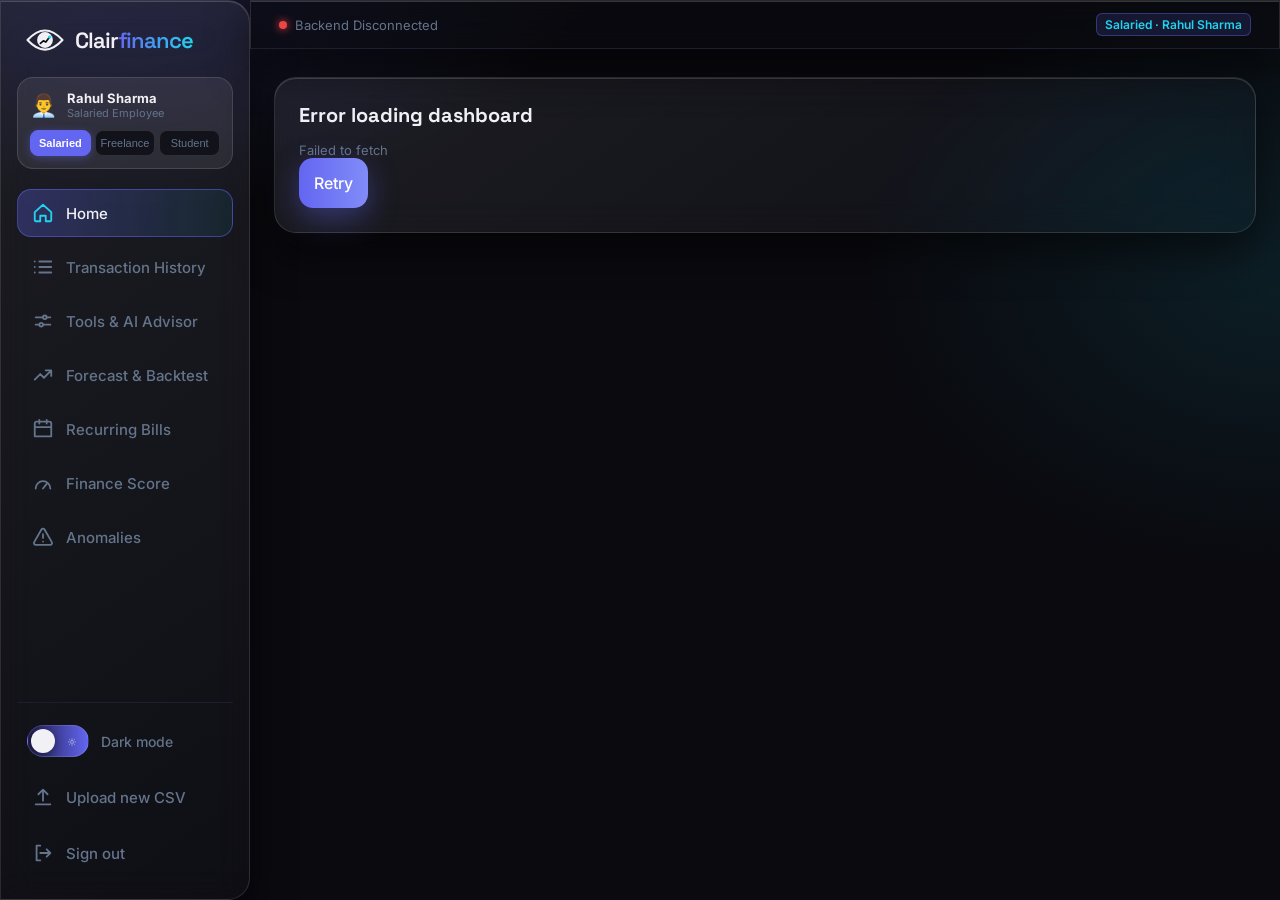
==== frontend/index.html @ 0e6dca2c "Review two submission updates" ====
<!doctype html>
<html lang="en" data-theme="dark">
<head>
<meta charset="utf-8"><meta name="viewport" content="width=device-width, initial-scale=1">
<title>Clairfinance — AI Personal Financial Operating System</title>
<link rel="icon" type="image/svg+xml" href="data:image/svg+xml,<svg xmlns='http://www.w3.org/2000/svg' viewBox='0 0 96 96'><rect width='96' height='96' rx='22' fill='%230a0a0f'/><g transform='translate(9.6 16) scale(.8)'><path d='M6 40Q48-6 90 40Q48 86 6 40Z' fill='none' stroke='%23f0f0f5' stroke-width='6' stroke-linejoin='round'/><circle cx='48' cy='40' r='19' fill='%23f0f0f5'/><polyline points='37,48 44,42 50,45 59,33' fill='none' stroke='%230a0a0f' stroke-width='5' stroke-linecap='round'/><circle cx='59' cy='33' r='4.5' fill='%2322d3ee'/></g></svg>">
<link rel="stylesheet" href="https://fonts.googleapis.com/css2?family=Inter:wght@400;500;600&family=Space+Grotesk:wght@500;600;700&display=swap">
<link rel="stylesheet" href="styles.css">
<script>document.documentElement.dataset.theme=localStorage.getItem('cf-theme')||'dark'</script>
</head>
<body data-view="login">
<svg width="0" height="0" style="position:absolute"><symbol id="logo" viewBox="0 0 96 80"><path d="M6 40Q48-6 90 40Q48 86 6 40Z" fill="none" stroke="currentColor" stroke-width="5" stroke-linejoin="round"/><circle cx="48" cy="40" r="19" fill="currentColor"/><polyline class="ll" points="37,48 44,42 50,45 59,33" fill="none" stroke="var(--bg)" stroke-width="4" stroke-linecap="round" stroke-linejoin="round"/><circle cx="59" cy="33" r="3.8" fill="var(--sec)"/></symbol></svg>

<section class="login">
  <div class="orbs"><i></i><i></i><i></i></div>
  <div class="brandside">
    <svg class="lm"><use href="#logo"/></svg>
    <div class="wm">Clair<span>finance</span></div>
    <p>Know if you’ll run out of money, and when, before it happens. AI-driven cash flow forecasting, anomaly detection & affordability checks.</p>
    <div class="floaters"><b>Cash Flow Forecasts</b><b>What-If Simulator</b><b>Anomaly Detection</b><b>Bill Reminders</b></div>
  </div>
  <form class="glass formside" id="loginForm">
    <h2>Welcome back</h2><p class="sub">Log in or select a demo persona to explore.</p>
    <label class="fld"><input type="email" id="loginEmail" placeholder=" " value="demo.rahul@clairfinance.com" required><span>Email</span></label>
    <label class="fld"><input type="password" id="pw" placeholder=" " value="password123" required><span>Password</span><button type="button" class="eye" id="pwt" aria-label="Show password" aria-pressed="false"><svg viewBox="0 0 24 24"><path d="M2 12s3.6-7 10-7 10 7 10 7-3.6 7-10 7S2 12 2 12Z"/><circle cx="12" cy="12" r="3"/><path class="sl" d="M3 3l18 18"/></svg></button></label>
    <button class="btn" type="submit">Log in to Dashboard</button>
    
    <div class="or">or quick-switch persona</div>
    <div class="p-login-grid">
      <button type="button" class="btn ghost p-quick-btn" data-persona="salaried">👨‍💼 Salaried</button>
      <button type="button" class="btn ghost p-quick-btn" data-persona="freelancer">👩‍💻 Freelancer</button>
      <button type="button" class="btn ghost p-quick-btn" data-persona="student">🎓 Student</button>
    </div>

    <div class="or">or</div>
    <button class="btn ghost" type="button" id="gbtn">Continue with Google / Dev Mode</button>
  </form>
</section>

<section class="upload">
  <div class="orbs"><i></i><i></i><i></i></div>
  <div class="glass upcard">
    <div class="wm uw"><svg><use href="#logo"/></svg>Clair<span>finance</span></div>
    <h2>Upload bank statement CSV</h2>
    <p class="sub">Upload transaction exports (HDFC, ICICI, SBI, Axis, or generic CSV). Clairfinance will parse dates, auto-categorize, and detect spending patterns.</p>
    <label class="drop" id="drop">
      <svg viewBox="0 0 24 24"><path d="M12 16V4M7 9l5-5 5 5M4 20h16"/></svg>
      <b id="dt">Drag and drop your CSV here</b>
      <span class="cat" id="ds">or click to browse. Needs Date, Description, and Amount columns.</span>
      <input type="file" id="csv" accept=".csv,text/csv" hidden>
    </label>
    <div class="prog" id="pg" hidden><i></i></div>
    <p class="cat" id="pt" hidden></p>
    <button class="btn" id="cont" disabled>Upload and Analyze Statement</button>
    <div style="display:flex;justify-content:space-between;width:100%;flex-wrap:wrap;gap:10px;">
      <button class="lk" id="smp" type="button">Download sample CSV</button>
      <button class="lk" id="demo" type="button">Load pre-seeded 12-month data</button>
    </div>
  </div>
</section>

<div class="app">
  <aside class="side glass">
    <a class="sb-brand" href="#/home"><svg><use href="#logo"/></svg><span class="wm">Clair<span>finance</span></span></a>
    
    <div class="active-persona-widget">
      <div class="ap-header">
        <span class="ap-avatar" id="side-p-avatar">👨‍💼</span>
        <div class="ap-info">
          <b id="side-p-name">Rahul Sharma</b>
          <span class="ap-role" id="side-p-role">Salaried Employee</span>
        </div>
      </div>
      <div class="ap-buttons">
        <button class="ap-btn on" data-p="salaried" title="Salaried: Fixed salary, car loan EMI, regular bills">Salaried</button>
        <button class="ap-btn" data-p="freelancer" title="Freelancer: Irregular client payments, subscriptions">Freelance</button>
        <button class="ap-btn" data-p="student" title="Student: Tight allowance, mess, semester fee spikes">Student</button>
      </div>
    </div>

    <nav id="nav"></nav>
    <div class="sb-foot">
      <button class="theme" id="theme" aria-label="Toggle light and dark mode">
        <span class="track">
          <svg class="sun" viewBox="0 0 24 24"><circle cx="12" cy="12" r="4"/><path d="M12 2v3M12 19v3M2 12h3M19 12h3M5 5l2 2M17 17l2 2M19 5l-2 2M7 17l-2 2"/></svg>
          <svg class="moon" viewBox="0 0 24 24"><path d="M20 14A8 8 0 0 1 10 4a8 8 0 1 0 10 10Z"/></svg>
          <i class="knob"></i>
        </span>
        <span class="tl">Dark mode</span>
      </button>
      <a class="nav-i" href="#/upload"><svg viewBox="0 0 24 24"><path d="M12 16V4M7 9l5-5 5 5M4 20h16"/></svg><span>Upload new CSV</span></a>
      <button class="nav-i out" id="out"><svg viewBox="0 0 24 24"><path d="M9 4H5v16h4M16 8l4 4-4 4M20 12H9"/></svg><span>Sign out</span></button>
    </div>
  </aside>
  
  <div class="main-content-area">
    <header class="app-topbar glass">
      <div class="topbar-status">
        <span class="live-dot" id="live-dot"></span>
        <span id="api-status-label">Backend Connected (http://localhost:8000)</span>
      </div>
      <div class="topbar-actions">
        <span class="badge persona-pill" id="topbar-persona-pill">Salaried · Rahul Sharma</span>
      </div>
    </header>
    <main id="main"></main>
  </div>
</div>
<script src="app.js"></script>
</body>
</html>
---- frontend/styles.css ----
:root{--bg:#0a0a0f;--fg:#f0f0f5;--card:#12121a;--hover:#1a1a2e;--bd:#1e1e2e;--pri:#6366f1;--glow:#818cf8;--sec:#22d3ee;--ok:#22c55e;--warn:#f59e0b;--bad:#ef4444;--mut:#64748b;--g1:rgba(255,255,255,.08);--g2:rgba(255,255,255,.02);--gb:rgba(255,255,255,.12);--sh:rgba(0,0,0,.5);--r:22px;--e:cubic-bezier(.2,.8,.2,1);--hd:'Space Grotesk',system-ui,sans-serif}
[data-theme=light]{--bg:#f4f5fb;--fg:#12121a;--card:#fff;--hover:#eef0ff;--bd:#e2e4f0;--g1:rgba(255,255,255,.9);--g2:rgba(255,255,255,.55);--gb:rgba(99,102,241,.2);--sh:rgba(99,102,241,.2)}
*{box-sizing:border-box;margin:0}
body{font-family:Inter,system-ui,sans-serif;color:var(--fg);min-height:100vh;background:radial-gradient(800px 500px at 10% -10%,rgba(99,102,241,.18),transparent 60%),radial-gradient(700px 500px at 100% 30%,rgba(34,211,238,.1),transparent 60%),var(--bg);background-attachment:fixed;transition:background-color .5s,color .5s}
body[data-view=login] .app,body[data-view=upload] .app{display:none}body:not([data-view=login]) .login,body:not([data-view=upload]) .upload{display:none}
.glass,.card{background:linear-gradient(145deg,var(--g1),var(--g2));backdrop-filter:blur(18px) saturate(140%);-webkit-backdrop-filter:blur(18px) saturate(140%);border:1px solid var(--gb);box-shadow:0 20px 40px var(--sh),inset 0 1px 0 rgba(255,255,255,.18)}
.wm{font-family:var(--hd);font-weight:600;letter-spacing:-1px}.wm span,.grad{background:linear-gradient(90deg,var(--pri),var(--sec));-webkit-background-clip:text;background-clip:text;color:transparent}
.ll{stroke-dasharray:40;stroke-dashoffset:40;animation:draw 1s .4s var(--e) forwards}
/* login */
.login{min-height:100vh;display:grid;grid-template-columns:1.15fr 1fr;position:relative;overflow:hidden}.orbs{position:absolute;inset:0;pointer-events:none}
.orbs i{position:absolute;border-radius:50%;filter:blur(70px);opacity:.5;animation:float 12s ease-in-out infinite}
.orbs i:nth-child(1){width:380px;height:380px;background:var(--pri);top:-80px;left:-60px}.orbs i:nth-child(2){width:300px;height:300px;background:var(--sec);bottom:-60px;left:35%;animation-delay:-4s}.orbs i:nth-child(3){width:240px;height:240px;background:var(--glow);top:30%;right:-40px;animation-delay:-8s}
.brandside{--bg:#0a0a0f;position:relative;overflow:hidden;color:#f0f0f5;display:flex;flex-direction:column;justify-content:flex-end;gap:18px;padding:7vw 6vw;min-height:100vh;animation:fade .8s both}.brandside::before{content:"";position:absolute;inset:0;background:url(assets/eye.jpg) center/cover;animation:kb 20s ease-in-out infinite alternate}.brandside::after{content:"";position:absolute;inset:0;background:linear-gradient(160deg,rgba(99,102,241,.45),rgba(10,10,15,.92) 75%)}.brandside>*{position:relative;z-index:1}
.lm{width:120px;height:100px;color:#f0f0f5}.brandside .wm{font-size:clamp(40px,6vw,64px)}.brandside p{color:#cbd5e1;max-width:420px;line-height:1.6}
.floaters{display:flex;gap:10px;flex-wrap:wrap}.floaters b{font-weight:500;font-size:13px;padding:8px 14px;border-radius:99px;border:1px solid var(--gb);background:var(--g1);animation:float 5s ease-in-out infinite}.floaters b:nth-child(2){animation-delay:-1.6s}.floaters b:nth-child(3){animation-delay:-3.2s}
.formside{position:relative;padding:40px;border-radius:28px;display:flex;flex-direction:column;gap:18px;max-width:440px;width:100%;justify-self:center;align-self:center;margin:40px 24px;animation:rise .8s .15s var(--e) backwards}
.formside h2{font-family:var(--hd);font-size:30px}.sub{color:var(--mut);margin-top:-10px}
.fld{position:relative}.fld input{width:100%;padding:22px 16px 8px;border-radius:14px;border:1px solid var(--bd);background:var(--card);color:var(--fg);font:inherit;outline:0;transition:.3s}
.fld span{position:absolute;left:16px;top:16px;color:var(--mut);pointer-events:none;transition:.25s var(--e)}
.fld input:focus,.fld input:not(:placeholder-shown){border-color:var(--pri)}.fld input:focus{box-shadow:0 0 0 4px rgba(99,102,241,.25)}
.fld input:focus+span,.fld input:not(:placeholder-shown)+span{top:6px;font-size:11px;color:var(--glow)}
.btn{position:relative;overflow:hidden;border:0;border-radius:14px;padding:15px;font:500 16px Inter;color:#fff;cursor:pointer;background:linear-gradient(90deg,var(--pri),var(--glow));box-shadow:0 10px 30px rgba(99,102,241,.4);transition:transform .3s var(--e),box-shadow .3s}
.btn::after{content:"";position:absolute;top:0;left:-80%;width:50%;height:100%;background:linear-gradient(100deg,transparent,rgba(255,255,255,.35),transparent);transform:skewX(-20deg);transition:left .7s var(--e)}
.btn:hover{transform:translateY(-2px);box-shadow:0 16px 36px rgba(99,102,241,.55)}.btn:hover::after{left:140%}.btn:active{transform:scale(.98)}
.btn.ghost{background:var(--g1);color:var(--fg);border:1px solid var(--gb);box-shadow:none}.or{text-align:center;color:var(--mut);font-size:13px}
/* app shell */
.app{display:flex;min-height:100vh}
.side{position:sticky;top:0;height:100vh;width:250px;flex:none;display:flex;flex-direction:column;gap:20px;padding:22px 16px;border-radius:0 var(--r) var(--r) 0;animation:slide .6s var(--e) backwards}
.sb-brand{display:flex;align-items:center;gap:10px;text-decoration:none;color:var(--fg);padding:0 8px}.sb-brand svg{width:40px;height:34px}.sb-brand .wm{font-size:22px}
#nav{display:flex;flex-direction:column;gap:6px;flex:1}
.nav-i{display:flex;align-items:center;gap:12px;padding:12px 14px;border-radius:14px;color:var(--mut);text-decoration:none;font:500 15px Inter;background:0;border:1px solid transparent;cursor:pointer;transition:.3s var(--e);position:relative}
.nav-i svg{width:22px;height:22px;flex:none;fill:none;stroke:currentColor;stroke-width:2;stroke-linecap:round;stroke-linejoin:round}
.nav-i:hover{color:var(--fg);background:var(--hover);transform:translateX(4px)}
.nav-i.on{color:var(--fg);background:linear-gradient(90deg,rgba(99,102,241,.3),rgba(34,211,238,.08));border-color:rgba(99,102,241,.5)}.nav-i.on svg{color:var(--sec)}
.nav-i.out:hover{color:var(--bad)}.sb-foot{display:flex;flex-direction:column;gap:8px;border-top:1px solid var(--bd);padding-top:14px}
.theme{display:flex;align-items:center;gap:12px;padding:8px 10px;background:0;border:0;color:var(--mut);font:500 14px Inter;cursor:pointer}
.track{position:relative;width:62px;height:32px;border-radius:99px;flex:none;background:linear-gradient(90deg,#1e1b4b,var(--pri));border:1px solid var(--gb);transition:background .5s;overflow:hidden}
.track svg{position:absolute;top:7px;width:18px;height:18px;fill:none;stroke:#fff;stroke-width:2;stroke-linecap:round;transition:.5s var(--e)}
.sun{right:7px;opacity:.5;transform:rotate(-90deg) scale(.5)}.moon{left:7px}
.knob{position:absolute;top:3px;left:3px;width:24px;height:24px;border-radius:50%;background:#f0f0f5;box-shadow:0 2px 8px rgba(0,0,0,.4);transition:transform .55s cubic-bezier(.3,1.5,.5,1),background .4s;z-index:1}
[data-theme=light] .track{background:linear-gradient(90deg,#fde68a,var(--warn))}[data-theme=light] .knob{transform:translateX(30px);background:#fff}
[data-theme=light] .sun{opacity:1;transform:none}[data-theme=light] .moon{opacity:0;transform:rotate(90deg) scale(.5)}
.theme:hover .knob{width:28px}[data-theme=light] .theme:hover .knob{transform:translateX(26px)}
main{flex:1;min-width:0}
/* hero + page */
.banner{display:flex;flex-direction:column;align-items:center;gap:12px;padding:34px 24px 28px;border-bottom:1px solid var(--bd);animation:drop .8s var(--e) backwards}
.banner .wm{font-size:clamp(34px,5vw,50px)}.banner svg{width:80px;height:66px;color:var(--fg)}.banner .br{display:flex;align-items:center;gap:18px}
.banner p{font-size:12px;letter-spacing:2.2px;text-transform:uppercase;color:var(--mut);text-align:center;max-width:620px;line-height:1.8}
.hero{position:relative;height:230px;display:grid;place-items:center;overflow:hidden;border-bottom:1px solid var(--gb);background:linear-gradient(120deg,var(--pri),var(--sec))}
.hero::before{content:"";position:absolute;inset:0;background:var(--img) center/cover;opacity:.32;animation:kb 18s ease-in-out infinite alternate}
.hero::after{content:"";position:absolute;inset:0;background:linear-gradient(180deg,transparent 40%,var(--bg))}
.hero h1{position:relative;z-index:1;font-family:var(--hd);font-size:clamp(30px,5vw,56px);letter-spacing:4px;text-shadow:0 4px 30px rgba(0,0,0,.45);animation:rise .9s .1s var(--e) backwards}
[data-theme=light] .hero::before{opacity:.5}[data-theme=light] .hero h1{color:#fff}
.page{max-width:1040px;margin:0 auto;padding:28px 24px 72px;display:grid;gap:24px;animation:fade .5s both}
.alert{display:flex;align-items:center;gap:20px;padding:24px 28px;border-radius:var(--r);border:1px solid rgba(245,158,11,.6);background:linear-gradient(135deg,rgba(245,158,11,.32),rgba(245,158,11,.08));backdrop-filter:blur(14px);box-shadow:0 18px 40px var(--sh),0 0 40px rgba(245,158,11,.15),inset 0 1px 0 rgba(255,255,255,.2);animation:rise .7s .15s var(--e) backwards}
.al-i{position:relative;flex:none;width:54px;height:54px;border-radius:16px;display:grid;place-items:center;color:var(--warn);background:rgba(245,158,11,.2)}.al-i::after{content:"";position:absolute;inset:0;border-radius:inherit;border:2px solid var(--warn);animation:ping 2.2s infinite}
.al-i svg{width:28px;height:28px;fill:none;stroke:currentColor;stroke-width:2;stroke-linecap:round;stroke-linejoin:round}
.alert h2{font-family:var(--hd);font-size:clamp(20px,3vw,28px);margin:3px 0}.alert small{color:var(--warn);font-weight:500}.alert p{color:var(--mut);color:color-mix(in srgb,var(--fg) 75%,transparent)}
.grid{display:grid;grid-template-columns:repeat(2,1fr);gap:24px}
.card{position:relative;isolation:isolate;overflow:hidden;cursor:pointer;font:inherit;color:inherit;text-align:left;display:flex;flex-direction:column;justify-content:space-between;gap:26px;min-height:200px;padding:26px;border-radius:var(--r);text-decoration:none;transition:transform .35s var(--e),box-shadow .35s,border-color .35s;animation:rise .7s var(--e) backwards;animation-delay:calc(var(--i)*90ms + 250ms)}
.card::before{content:"";position:absolute;inset:0;z-index:-1;opacity:0;transition:opacity .35s;background:radial-gradient(320px circle at var(--mx,50%) var(--my,0),rgba(99,102,241,.3),transparent 60%)}
.card::after{content:"";position:absolute;top:0;left:-70%;width:40%;height:100%;pointer-events:none;background:linear-gradient(100deg,transparent,rgba(255,255,255,.16),transparent);transform:skewX(-20deg);transition:left .8s var(--e)}
.card:hover{transform:translateY(-6px);border-color:var(--glow);box-shadow:0 28px 54px var(--sh),0 0 34px rgba(99,102,241,.3),inset 0 1px 0 rgba(255,255,255,.25)}.card:hover::before{opacity:1}.card:hover::after{left:130%}.card:active{transform:translateY(-2px) scale(.985)}
.card:focus-visible,.nav-i:focus-visible,.btn:focus-visible{outline:2px solid var(--sec);outline-offset:3px}
.ct{display:flex;justify-content:space-between}.card h3{font-family:var(--hd);font-size:24px}.card p{color:var(--mut);font-size:15px;line-height:1.5;margin-top:6px}
.ic{width:66px;height:66px;border-radius:20px;display:grid;place-items:center;color:var(--sec);background:rgba(34,211,238,.1);border:1px solid rgba(34,211,238,.3)}
.ic svg{width:36px;height:36px;fill:none;stroke:currentColor;stroke-width:3.5;stroke-linecap:round;stroke-linejoin:round;overflow:visible}
.ar{width:24px;height:24px;fill:none;stroke:var(--mut);stroke-width:2;stroke-linecap:round;stroke-linejoin:round;transition:.35s var(--e)}.card:hover .ar{transform:translateX(6px);stroke:var(--sec)}
.card:hover .rw{animation:slidein .5s var(--e) both;animation-delay:calc(var(--r)*90ms)}.kn{fill:var(--card);transition:transform .6s cubic-bezier(.3,1.4,.5,1)}.card:hover .k1{transform:translateX(22px)}.card:hover .k2{transform:translateX(-22px)}
.fl{stroke-dasharray:60}.card:hover .fl{animation:draw 1s var(--e)}.fd{stroke-dasharray:3 6}.ff{fill:currentColor;stroke:none;opacity:.25;transition:.4s}.card:hover .ff{opacity:.5}
.cal{transform-box:fill-box;transform-origin:50% 100%;transition:.5s var(--e)}.card:hover .cal{transform:rotate(-5deg)}.bdg{fill:var(--warn);stroke:none;transform-box:fill-box;transform-origin:center;animation:pulse 1.8s infinite}
.card.wide{grid-column:1/-1;flex-direction:row;align-items:center;gap:34px;min-height:180px}.chips{display:flex;flex-wrap:wrap;gap:8px;margin-top:12px}.chips i{font-style:normal;font-size:13px;padding:6px 12px;border-radius:99px;background:var(--g1);border:1px solid var(--gb)}
.gauge{position:relative;flex:none;width:190px}.gauge svg{width:100%;display:block}.gauge path{fill:none;stroke-width:9;stroke-linecap:round}.gt{stroke:var(--bd)}.gf{stroke:url(#gg);stroke-dasharray:100;stroke-dashoffset:100;animation:fill 1.6s .8s var(--e) forwards}
.gn{position:absolute;left:0;right:0;bottom:0;text-align:center;font-family:var(--hd)}.gn b{font-size:44px;font-weight:600}.gn small{color:var(--mut)}
.ripple{position:absolute;z-index:0;border-radius:50%;pointer-events:none;background:rgba(99,102,241,.4);transform:scale(0);animation:ripple .65s ease-out forwards}
/* feature pages */
.panel{padding:24px;border-radius:var(--r)}.panel h3{font-family:var(--hd);font-size:20px;margin-bottom:14px}
.bar{display:flex;flex-wrap:wrap;gap:14px;align-items:center;justify-content:space-between}.bar label{color:var(--mut);font-size:14px;display:flex;align-items:center;gap:10px}
select,.in{padding:11px 14px;border-radius:12px;border:1px solid var(--gb);background:var(--card);color:var(--fg);font:inherit;outline:0}select:focus,.in:focus{border-color:var(--pri);box-shadow:0 0 0 4px rgba(99,102,241,.25)}
.stats{display:grid;grid-template-columns:repeat(3,1fr);gap:16px}.stat{padding:18px 20px;border-radius:18px}.stat small{color:var(--mut)}.stat b{display:block;font:600 26px var(--hd);margin-top:4px}
.ok{color:var(--ok)}.bad{color:var(--bad)}.warn{color:var(--warn)}
table{width:100%;border-collapse:collapse}td{padding:13px 8px;border-top:1px solid var(--bd);font-size:15px}td:last-child{text-align:right;font-weight:500}.dot{display:inline-block;width:9px;height:9px;border-radius:50%;margin-right:8px}.cat{color:var(--mut);font-size:13px}tr{animation:fade .4s both}
.seg{display:flex;gap:6px}.seg button{padding:9px 16px;border-radius:99px;border:1px solid var(--gb);background:var(--g1);color:var(--fg);font:inherit;cursor:pointer;transition:.3s}.seg button.on{background:var(--pri);border-color:var(--pri);color:#fff}
.chart{width:100%;height:auto}.chart text{fill:var(--mut);font-size:11px}.chart .band{opacity:.25}
.form{display:grid;grid-template-columns:repeat(2,1fr);gap:14px}.form label{display:grid;gap:6px;color:var(--mut);font-size:13px}.form .btn{grid-column:1/-1}
.verdict{display:grid;gap:14px;animation:rise .5s var(--e)}.verdict h2{font:600 28px var(--hd)}.mini{display:flex;align-items:center;gap:12px;font-size:14px}.mini span:first-child{width:130px;color:var(--mut)}.mini .tk{flex:1;height:12px;border-radius:99px;background:var(--bd);overflow:hidden}.mini .tk i{display:block;height:100%;border-radius:inherit;transition:width 1s var(--e)}
.bill{display:flex;flex-direction:row;align-items:center;gap:16px;padding:16px 20px;border-radius:18px;animation:rise .5s var(--e) backwards;transition:.4s}.bill.paid{opacity:.45}.bill.paid b{text-decoration:line-through}.bill .g{flex:1}.bill small{color:var(--mut)}
.chip{font-size:12px;padding:4px 10px;border-radius:99px;border:1px solid currentColor}.sw{position:relative;width:42px;height:24px;border-radius:99px;border:0;background:var(--bd);cursor:pointer;transition:.3s}.sw::after{content:"";position:absolute;top:3px;left:3px;width:18px;height:18px;border-radius:50%;background:#fff;transition:.3s var(--e)}.sw.on{background:var(--pri)}.sw.on::after{transform:translateX(18px)}
.sm{padding:8px 14px;border-radius:10px;border:1px solid var(--gb);background:var(--g1);color:var(--fg);font:inherit;cursor:pointer}
.imp{display:grid;grid-template-columns:150px 1fr 54px;align-items:center;gap:12px;margin:14px 0;font-size:14px}.imp .ax{position:relative;height:16px;border-radius:99px;background:var(--bd)}.imp .ax::before{content:"";position:absolute;left:50%;top:-4px;bottom:-4px;width:2px;background:var(--mut)}.imp .ax i{position:absolute;top:0;height:100%;border-radius:99px;transition:width 1.1s .3s var(--e);width:0}.imp b{text-align:right}
.scorehead{display:flex;align-items:center;gap:30px;flex-wrap:wrap}
@keyframes drop{from{opacity:0;transform:translateY(-16px)}}@keyframes rise{from{opacity:0;transform:translateY(24px)}}@keyframes fade{from{opacity:0}}@keyframes slide{from{transform:translateX(-100%)}}
@keyframes draw{from{stroke-dashoffset:60}to{stroke-dashoffset:0}}@keyframes ping{to{transform:scale(1.5);opacity:0}}@keyframes pulse{50%{transform:scale(1.25)}}@keyframes slidein{from{transform:translateX(-10px);opacity:0}}
@keyframes fill{to{stroke-dashoffset:var(--off)}}@keyframes ripple{to{transform:scale(4);opacity:0}}@keyframes float{50%{transform:translateY(-18px)}}@keyframes kb{to{transform:scale(1.12)}}
@media(max-width:820px){.login{grid-template-columns:1fr}.brandside{min-height:300px;padding:40px 24px}.side{width:68px;padding:18px 8px}.sb-brand .wm,.nav-i span,.tl{display:none}.theme{justify-content:center;padding:0}.track{width:54px}.grid,.stats,.form{grid-template-columns:1fr}.card.wide{flex-direction:column;align-items:flex-start}.imp{grid-template-columns:100px 1fr 44px}}
@media(prefers-reduced-motion:reduce){*,*::before,*::after{animation-duration:.01ms!important;animation-delay:0s!important;transition-duration:.01ms!important}.ll{stroke-dashoffset:0}}

.form label.tr{animation:fade .4s both}
.upload{min-height:100vh;display:grid;place-items:center;padding:32px;position:relative;overflow:hidden}
.upcard{position:relative;width:min(560px,100%);padding:40px;border-radius:28px;display:grid;gap:18px;animation:rise .8s var(--e) backwards}
.upcard h2{font:600 28px var(--hd)}.upcard .sub{margin:-8px 0 0;line-height:1.5}.uw{font-size:28px;display:flex;align-items:center;gap:10px}.uw svg{width:44px;height:36px;color:var(--fg)}
.drop{display:grid;justify-items:center;gap:8px;padding:34px 20px;border:2px dashed var(--gb);border-radius:20px;cursor:pointer;text-align:center;background:var(--g2);transition:.3s var(--e)}
.drop:hover,.drop.over{border-color:var(--pri);background:rgba(99,102,241,.14);transform:translateY(-2px)}.drop.ok{border-style:solid;border-color:var(--ok)}.drop.err{border-color:var(--bad)}
.drop svg{width:44px;height:44px;fill:none;stroke:var(--sec);stroke-width:2;stroke-linecap:round;stroke-linejoin:round;animation:float 3s ease-in-out infinite}
.prog{height:10px;border-radius:99px;background:var(--bd);overflow:hidden}.prog i{display:block;height:100%;width:0;background:linear-gradient(90deg,var(--pri),var(--sec));transition:width .5s var(--e)}
.btn:disabled{opacity:.45;cursor:not-allowed;transform:none;box-shadow:none}.btn:disabled::after{display:none}
.lk{justify-self:center;background:0;border:0;color:var(--glow);font:inherit;cursor:pointer;text-decoration:underline}

.card.alert{flex-direction:row;align-items:center;justify-content:flex-start;gap:20px;min-height:0;padding:24px 28px;border-color:rgba(245,158,11,.6);background:linear-gradient(135deg,rgba(245,158,11,.32),rgba(245,158,11,.08));box-shadow:0 18px 40px var(--sh),0 0 40px rgba(245,158,11,.15),inset 0 1px 0 rgba(255,255,255,.2)}
.card.alert::before{background:radial-gradient(320px circle at var(--mx,50%) var(--my,0),rgba(245,158,11,.3),transparent 60%)}
.card.alert:hover{border-color:var(--warn);box-shadow:0 28px 54px var(--sh),0 0 44px rgba(245,158,11,.35),inset 0 1px 0 rgba(255,255,255,.25)}
.card.alert p{color:color-mix(in srgb,var(--fg) 75%,transparent);margin-top:0}.card.alert .ar{flex:none}
.an{display:flex;align-items:center;gap:16px;padding:16px 20px;border-radius:16px;border:1px solid rgba(245,158,11,.35);border-left:4px solid var(--warn);background:rgba(245,158,11,.08);animation:rise .5s var(--e) backwards}.an .g{flex:1}
.seg{flex-wrap:wrap}.tw{overflow-x:auto}th{text-align:left;padding:12px 8px;color:var(--mut);font-weight:500;font-size:13px;white-space:nowrap}
.lv{font-size:12px;padding:4px 10px;border-radius:99px;background:var(--hover);white-space:nowrap}.lv.g{background:rgba(34,197,94,.18);color:var(--ok)}.tips{padding-left:20px;display:grid;gap:6px}

.hero.contain::before{background-size:contain;background-repeat:no-repeat;mix-blend-mode:multiply;opacity:.6;animation:none}

.hero.danger::before{background-position:center 35%}

.arch h3{font-size:16px;color:var(--mut);font-weight:500;margin-bottom:2px}.arch-n{font:600 clamp(26px,4vw,36px) var(--hd);margin-bottom:10px;width:fit-content}.arch>p{line-height:1.6}
.arch-g{display:grid;grid-template-columns:1fr 1fr;gap:14px;margin:18px 0}
.arch-c{padding:16px 18px;border-radius:16px;background:var(--g2);border:1px solid var(--gb);border-left:4px solid var(--ok);animation:rise .6s .2s var(--e) backwards}.arch-c.v{border-left-color:var(--warn);animation-delay:.35s}
.arch-c b{display:block;margin-bottom:4px}.arch-c p{line-height:1.55;margin:0}
.tip{padding:16px 18px;border-radius:16px;line-height:1.55;background:linear-gradient(135deg,rgba(99,102,241,.22),rgba(34,211,238,.1));border:1px solid rgba(99,102,241,.45);animation:rise .6s .5s var(--e) backwards}.tip b{color:var(--sec)}[data-theme=light] .tip b{color:var(--pri)}
@media(max-width:820px){.arch-g{grid-template-columns:1fr}}

.brandside{--g1:rgba(255,255,255,.1);--gb:rgba(255,255,255,.25)}.floaters b{color:#f0f0f5}

#pw{padding-right:52px}
.eye{position:absolute;right:10px;top:50%;transform:translateY(-50%);width:36px;height:36px;display:grid;place-items:center;border:0;border-radius:10px;background:0;color:var(--mut);cursor:pointer;transition:color .3s,background .3s}
.eye:hover{color:var(--fg);background:var(--hover)}.eye[aria-pressed=true]{color:var(--glow)}.eye:focus-visible{outline:2px solid var(--sec)}
.eye svg{width:21px;height:21px;fill:none;stroke:currentColor;stroke-width:2;stroke-linecap:round;stroke-linejoin:round}
.eye .sl{stroke-dasharray:26;stroke-dashoffset:26;transition:stroke-dashoffset .35s var(--e)}.eye[aria-pressed=true] .sl{stroke-dashoffset:0}


/* Extra Hackathon Styles: Persona switcher, topbar, active learning & features */
.p-login-grid{display:grid;grid-template-columns:repeat(3,1fr);gap:8px;margin:4px 0}
.p-quick-btn{padding:10px 4px;font-size:13px;text-align:center;justify-content:center}
.active-persona-widget{padding:12px;border-radius:16px;background:var(--g1);border:1px solid var(--gb);display:flex;flex-direction:column;gap:10px}
.ap-header{display:flex;align-items:center;gap:10px}
.ap-avatar{font-size:22px;line-height:1}
.ap-info{flex:1;min-width:0;display:flex;flex-direction:column}
.ap-info b{font-size:13px;white-space:nowrap;overflow:hidden;text-overflow:ellipsis}
.ap-role{font-size:11px;color:var(--mut)}
.ap-buttons{display:flex;gap:4px}
.ap-btn{flex:1;padding:6px 2px;font-size:11px;font-weight:500;border-radius:8px;border:1px solid var(--gb);background:var(--card);color:var(--mut);cursor:pointer;transition:.25s var(--e);text-align:center}
.ap-btn:hover{color:var(--fg);border-color:var(--glow)}
.ap-btn.on{background:var(--pri);border-color:var(--pri);color:#fff;font-weight:600;box-shadow:0 2px 8px rgba(99,102,241,.4)}
.main-content-area{flex:1;min-width:0;display:flex;flex-direction:column}
.app-topbar{display:flex;align-items:center;justify-content:space-between;padding:12px 28px;border-bottom:1px solid var(--bd);background:rgba(10,10,15,.45);backdrop-filter:blur(14px);position:sticky;top:0;z-index:20}
.topbar-status{display:flex;align-items:center;gap:8px;font-size:13px;color:var(--mut)}
.live-dot{width:8px;height:8px;border-radius:50%;background:var(--ok);box-shadow:0 0 8px var(--ok);animation:pulse 2s infinite}
.live-dot.err{background:var(--bad);box-shadow:0 0 8px var(--bad)}
.persona-pill{padding:6px 14px;border-radius:99px;font-size:13px;background:rgba(99,102,241,.15);border:1px solid rgba(99,102,241,.4);color:var(--sec);font-weight:500}
.cat-select{background:var(--card);border:1px solid var(--gb);color:var(--fg);padding:4px 8px;border-radius:8px;font-size:12px;cursor:pointer;outline:0;transition:.2s}
.cat-select:focus{border-color:var(--pri);box-shadow:0 0 0 3px rgba(99,102,241,.2)}
.learned-badge{display:inline-block;padding:2px 8px;border-radius:99px;font-size:11px;background:rgba(34,197,94,.2);color:var(--ok);border:1px solid rgba(34,197,94,.4);margin-left:6px;animation:fade .4s both}
.badge{display:inline-flex;align-items:center;gap:4px;padding:3px 8px;border-radius:6px;font-size:12px;font-weight:600}
.badge-success{background:rgba(34,197,94,.18);color:var(--ok);border:1px solid rgba(34,197,94,.35)}
.badge-warning{background:rgba(245,158,11,.18);color:var(--warn);border:1px solid rgba(245,158,11,.35)}
.badge-danger{background:rgba(239,68,68,.18);color:var(--bad);border:1px solid rgba(239,68,68,.35)}
.badge-info{background:rgba(34,211,238,.18);color:var(--sec);border:1px solid rgba(34,211,238,.35)}
.heatmap-grid{display:grid;grid-template-columns:repeat(auto-fill,minmax(28px,1fr));gap:6px;margin-top:14px}
.heatmap-cell{height:28px;border-radius:6px;display:grid;place-items:center;font-size:10px;color:#fff;cursor:default;transition:transform .2s var(--e)}
.heatmap-cell:hover{transform:scale(1.25);z-index:2;box-shadow:0 4px 12px rgba(0,0,0,.5)}
.time-machine{background:linear-gradient(135deg,rgba(99,102,241,.18),rgba(34,211,238,.08));border:1px solid rgba(99,102,241,.35);border-radius:var(--r);padding:24px;margin-top:20px}
.past-query-card{padding:14px 18px;border-radius:14px;background:var(--g1);border:1px solid var(--gb);display:flex;justify-content:space-between;align-items:center;gap:12px;transition:.25s var(--e)}
.past-query-card:hover{background:var(--hover);border-color:var(--glow);transform:translateX(4px)}
.spin{display:inline-block;width:18px;height:18px;border:2px solid rgba(255,255,255,.3);border-top-color:#fff;border-radius:50%;animation:spin .8s linear infinite;vertical-align:middle;margin-right:6px}
@keyframes spin{to{transform:rotate(360deg)}}
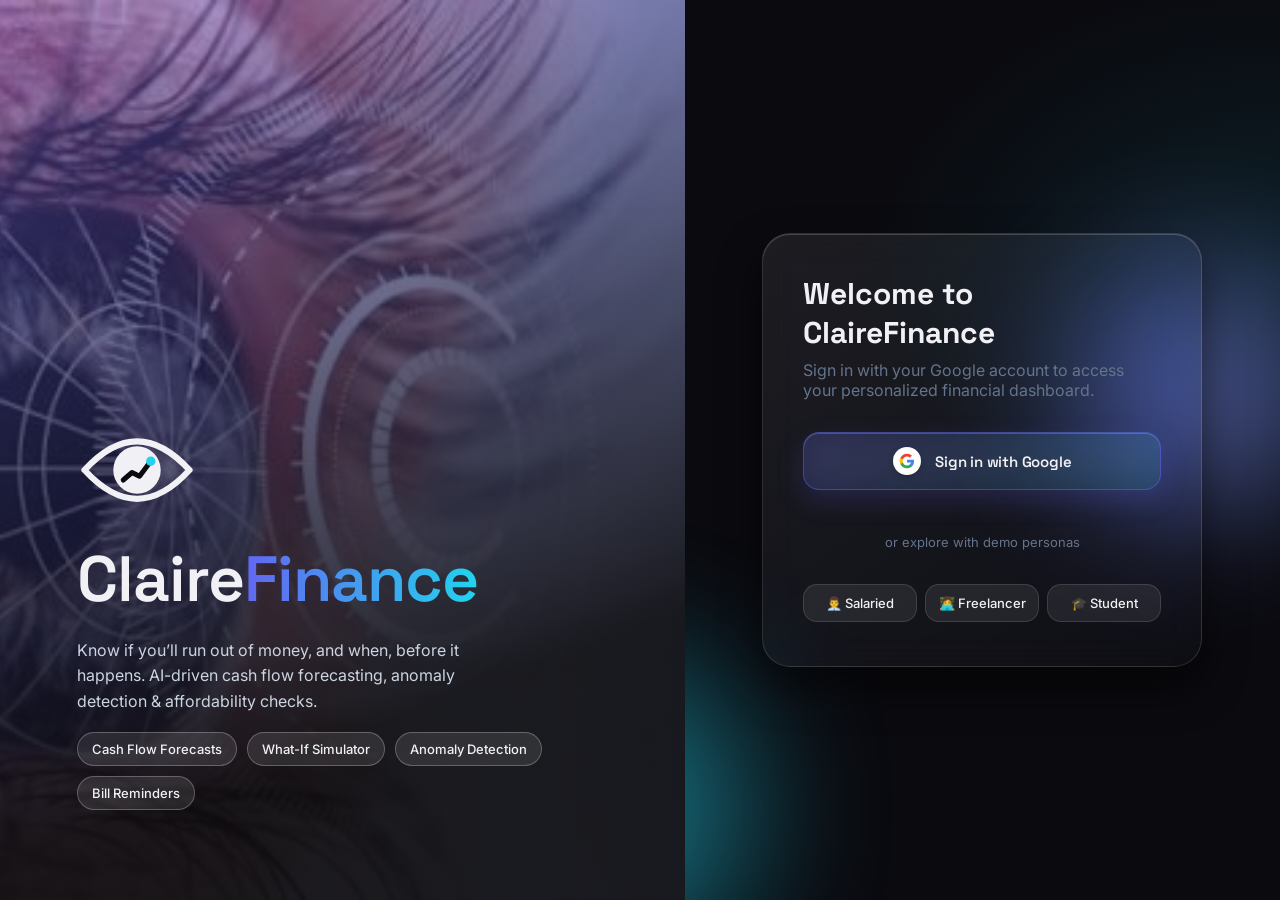
==== commit cd92653d: "Added Google Auth, fixed some stuff up" ====
--- a/frontend/index.html
+++ b/frontend/index.html
@@ -2,11 +2,12 @@
 <html lang="en" data-theme="dark">
 <head>
 <meta charset="utf-8"><meta name="viewport" content="width=device-width, initial-scale=1">
-<title>Clairfinance — AI Personal Financial Operating System</title>
+<title>ClaireFinance</title>
 <link rel="icon" type="image/svg+xml" href="data:image/svg+xml,<svg xmlns='http://www.w3.org/2000/svg' viewBox='0 0 96 96'><rect width='96' height='96' rx='22' fill='%230a0a0f'/><g transform='translate(9.6 16) scale(.8)'><path d='M6 40Q48-6 90 40Q48 86 6 40Z' fill='none' stroke='%23f0f0f5' stroke-width='6' stroke-linejoin='round'/><circle cx='48' cy='40' r='19' fill='%23f0f0f5'/><polyline points='37,48 44,42 50,45 59,33' fill='none' stroke='%230a0a0f' stroke-width='5' stroke-linecap='round'/><circle cx='59' cy='33' r='4.5' fill='%2322d3ee'/></g></svg>">
 <link rel="stylesheet" href="https://fonts.googleapis.com/css2?family=Inter:wght@400;500;600&family=Space+Grotesk:wght@500;600;700&display=swap">
 <link rel="stylesheet" href="styles.css">
 <script>document.documentElement.dataset.theme=localStorage.getItem('cf-theme')||'dark'</script>
+<script src="https://accounts.google.com/gsi/client" async defer></script>
 </head>
 <body data-view="login">
 <svg width="0" height="0" style="position:absolute"><symbol id="logo" viewBox="0 0 96 80"><path d="M6 40Q48-6 90 40Q48 86 6 40Z" fill="none" stroke="currentColor" stroke-width="5" stroke-linejoin="round"/><circle cx="48" cy="40" r="19" fill="currentColor"/><polyline class="ll" points="37,48 44,42 50,45 59,33" fill="none" stroke="var(--bg)" stroke-width="4" stroke-linecap="round" stroke-linejoin="round"/><circle cx="59" cy="33" r="3.8" fill="var(--sec)"/></symbol></svg>
@@ -15,34 +16,46 @@
   <div class="orbs"><i></i><i></i><i></i></div>
   <div class="brandside">
     <svg class="lm"><use href="#logo"/></svg>
-    <div class="wm">Clair<span>finance</span></div>
+    <div class="wm">Claire<span>Finance</span></div>
     <p>Know if you’ll run out of money, and when, before it happens. AI-driven cash flow forecasting, anomaly detection & affordability checks.</p>
     <div class="floaters"><b>Cash Flow Forecasts</b><b>What-If Simulator</b><b>Anomaly Detection</b><b>Bill Reminders</b></div>
   </div>
-  <form class="glass formside" id="loginForm">
-    <h2>Welcome back</h2><p class="sub">Log in or select a demo persona to explore.</p>
-    <label class="fld"><input type="email" id="loginEmail" placeholder=" " value="demo.rahul@clairfinance.com" required><span>Email</span></label>
-    <label class="fld"><input type="password" id="pw" placeholder=" " value="password123" required><span>Password</span><button type="button" class="eye" id="pwt" aria-label="Show password" aria-pressed="false"><svg viewBox="0 0 24 24"><path d="M2 12s3.6-7 10-7 10 7 10 7-3.6 7-10 7S2 12 2 12Z"/><circle cx="12" cy="12" r="3"/><path class="sl" d="M3 3l18 18"/></svg></button></label>
-    <button class="btn" type="submit">Log in to Dashboard</button>
+  <div class="glass formside" id="loginCard">
+    <h2>Welcome to ClaireFinance</h2>
+    <p class="sub">Sign in with your Google account to access your personalized financial dashboard.</p>
     
-    <div class="or">or quick-switch persona</div>
-    <div class="p-login-grid">
-      <button type="button" class="btn ghost p-quick-btn" data-persona="salaried">👨‍💼 Salaried</button>
-      <button type="button" class="btn ghost p-quick-btn" data-persona="freelancer">👩‍💻 Freelancer</button>
-      <button type="button" class="btn ghost p-quick-btn" data-persona="student">🎓 Student</button>
+    <div class="google-auth-box">
+      <div id="googleSignInDiv" class="g-signin-wrapper">
+        <button class="btn google-login-btn" type="button" id="gbtn">
+          <span class="g-icon-wrap">
+            <svg viewBox="0 0 24 24">
+              <path fill="#4285F4" d="M22.56 12.25c0-.78-.07-1.53-.2-2.25H12v4.26h5.92c-.26 1.37-1.04 2.53-2.21 3.31v2.77h3.57c2.08-1.92 3.28-4.74 3.28-8.09z"/>
+              <path fill="#34A853" d="M12 23c2.97 0 5.46-.98 7.28-2.66l-3.57-2.77c-.98.66-2.23 1.06-3.71 1.06-2.86 0-5.29-1.93-6.16-4.53H2.18v2.84C3.99 20.53 7.7 23 12 23z"/>
+              <path fill="#FBBC05" d="M5.84 14.09c-.22-.66-.35-1.36-.35-2.09s.13-1.43.35-2.09V7.06H2.18C1.43 8.55 1 10.22 1 12s.43 3.45 1.18 4.94l2.85-2.22.81-.63z"/>
+              <path fill="#EA4335" d="M12 5.38c1.62 0 3.06.56 4.21 1.64l3.15-3.15C17.45 2.09 14.97 1 12 1 7.7 1 3.99 3.47 2.18 7.06l3.66 2.84c.87-2.6 3.3-4.52 6.16-4.52z"/>
+            </svg>
+          </span>
+          <span class="g-btn-text">Sign in with Google</span>
+        </button>
+      </div>
+      <div id="loginStatusMsg" class="login-msg" style="display:none;width:100%;"></div>
     </div>
 
-    <div class="or">or</div>
-    <button class="btn ghost" type="button" id="gbtn">Continue with Google / Dev Mode</button>
-  </form>
+    <div class="or" style="margin:16px 0 12px;">or explore with demo personas</div>
+    <div class="p-login-grid">
+      <button type="button" class="btn ghost p-quick-btn" data-persona="salaried" title="Fixed monthly salary, car loan EMI, rent">👨‍💼 Salaried</button>
+      <button type="button" class="btn ghost p-quick-btn" data-persona="freelancer" title="Irregular client payments, subscriptions">👩‍💻 Freelancer</button>
+      <button type="button" class="btn ghost p-quick-btn" data-persona="student" title="Allowance, mess fees, semester spikes">🎓 Student</button>
+    </div>
+  </div>
 </section>
 
 <section class="upload">
   <div class="orbs"><i></i><i></i><i></i></div>
   <div class="glass upcard">
-    <div class="wm uw"><svg><use href="#logo"/></svg>Clair<span>finance</span></div>
+    <div class="wm uw"><svg><use href="#logo"/></svg>Claire<span>Finance</span></div>
     <h2>Upload bank statement CSV</h2>
-    <p class="sub">Upload transaction exports (HDFC, ICICI, SBI, Axis, or generic CSV). Clairfinance will parse dates, auto-categorize, and detect spending patterns.</p>
+    <p class="sub">Upload transaction exports (HDFC, ICICI, SBI, Axis, or generic CSV). ClaireFinance will parse dates, auto-categorize, and detect spending patterns.</p>
     <label class="drop" id="drop">
       <svg viewBox="0 0 24 24"><path d="M12 16V4M7 9l5-5 5 5M4 20h16"/></svg>
       <b id="dt">Drag and drop your CSV here</b>
@@ -61,7 +74,7 @@
 
 <div class="app">
   <aside class="side glass">
-    <a class="sb-brand" href="#/home"><svg><use href="#logo"/></svg><span class="wm">Clair<span>finance</span></span></a>
+    <a class="sb-brand" href="#/home"><svg><use href="#logo"/></svg><span class="wm">Claire<span>Finance</span></span></a>
     
     <div class="active-persona-widget">
       <div class="ap-header">
@@ -69,9 +82,10 @@
         <div class="ap-info">
           <b id="side-p-name">Rahul Sharma</b>
           <span class="ap-role" id="side-p-role">Salaried Employee</span>
+          <span class="google-user-badge" id="side-p-badge" style="display:none;">🟢 Google Account</span>
         </div>
       </div>
-      <div class="ap-buttons">
+      <div class="ap-buttons" id="side-persona-buttons">
         <button class="ap-btn on" data-p="salaried" title="Salaried: Fixed salary, car loan EMI, regular bills">Salaried</button>
         <button class="ap-btn" data-p="freelancer" title="Freelancer: Irregular client payments, subscriptions">Freelance</button>
         <button class="ap-btn" data-p="student" title="Student: Tight allowance, mess, semester fee spikes">Student</button>
@@ -94,18 +108,9 @@
   </aside>
   
   <div class="main-content-area">
-    <header class="app-topbar glass">
-      <div class="topbar-status">
-        <span class="live-dot" id="live-dot"></span>
-        <span id="api-status-label">Backend Connected (http://localhost:8000)</span>
-      </div>
-      <div class="topbar-actions">
-        <span class="badge persona-pill" id="topbar-persona-pill">Salaried · Rahul Sharma</span>
-      </div>
-    </header>
     <main id="main"></main>
   </div>
 </div>
 <script src="app.js"></script>
 </body>
-</html>+</html>
--- a/frontend/styles.css
+++ b/frontend/styles.css
@@ -43,9 +43,28 @@
 .theme:hover .knob{width:28px}[data-theme=light] .theme:hover .knob{transform:translateX(26px)}
 main{flex:1;min-width:0}
 /* hero + page */
-.banner{display:flex;flex-direction:column;align-items:center;gap:12px;padding:34px 24px 28px;border-bottom:1px solid var(--bd);animation:drop .8s var(--e) backwards}
-.banner .wm{font-size:clamp(34px,5vw,50px)}.banner svg{width:80px;height:66px;color:var(--fg)}.banner .br{display:flex;align-items:center;gap:18px}
-.banner p{font-size:12px;letter-spacing:2.2px;text-transform:uppercase;color:var(--mut);text-align:center;max-width:620px;line-height:1.8}
+.banner{position:relative;display:flex;flex-direction:column;align-items:center;justify-content:center;text-align:center;gap:14px;padding:46px 24px 36px;border-bottom:1px solid var(--bd);animation:drop .8s var(--e) backwards;width:100%}
+.banner-inner{position:relative;width:100%;max-width:1040px;margin:0 auto;display:flex;flex-direction:column;align-items:center;justify-content:center;text-align:center;gap:14px}
+.banner .br{display:flex;align-items:center;justify-content:center;gap:22px}
+.banner .wm{font-size:clamp(40px,6.5vw,62px);font-weight:700;letter-spacing:-1px}
+.banner svg{width:96px;height:80px;color:var(--fg);filter:drop-shadow(0 4px 18px rgba(99,102,241,.32))}
+.banner p{font-size:12px;letter-spacing:2.8px;text-transform:uppercase;color:var(--mut);text-align:center;max-width:700px;line-height:1.8;margin:0}
+
+.banner-user-card{position:absolute;top:0;right:0;display:inline-flex;align-items:center;gap:12px;padding:6px 18px 6px 8px;border-radius:99px;background:var(--card);border:1px solid var(--gb);box-shadow:0 4px 18px rgba(0,0,0,.35),inset 0 1px 0 rgba(255,255,255,.1);backdrop-filter:blur(14px);-webkit-backdrop-filter:blur(14px);transition:transform .25s var(--e),border-color .25s ease,box-shadow .25s ease;user-select:none}
+.banner-user-card:hover{transform:translateY(-1px);border-color:var(--glow);box-shadow:0 6px 22px rgba(99,102,241,.25),inset 0 1px 0 rgba(255,255,255,.15)}
+.buc-avatar{width:38px;height:38px;border-radius:50%;overflow:hidden;display:flex;align-items:center;justify-content:center;flex-shrink:0;box-shadow:0 2px 8px rgba(0,0,0,.3)}
+.buc-gradient{background:linear-gradient(135deg,#38bdf8 0%,#2563eb 100%)}
+.buc-initials{font-family:var(--hd);font-size:13px;font-weight:700;color:#fff;letter-spacing:-.2px}
+.buc-avatar img{width:100%;height:100%;object-fit:cover;display:block}
+.buc-info{display:flex;flex-direction:column;justify-content:center;text-align:left;line-height:1.25}
+.buc-name{font-family:var(--hd);font-size:14px;font-weight:600;color:var(--fg);white-space:nowrap}
+.buc-role{font-size:11px;color:var(--mut);white-space:nowrap}
+[data-theme=light] .banner-user-card{background:#fff;border-color:rgba(99,102,241,.2);box-shadow:0 4px 16px rgba(99,102,241,.08)}
+[data-theme=light] .buc-name{color:#0f172a}
+
+@media(max-width:860px){
+  .banner-user-card{position:static;margin-bottom:12px}
+}
 .hero{position:relative;height:230px;display:grid;place-items:center;overflow:hidden;border-bottom:1px solid var(--gb);background:linear-gradient(120deg,var(--pri),var(--sec))}
 .hero::before{content:"";position:absolute;inset:0;background:var(--img) center/cover;opacity:.32;animation:kb 18s ease-in-out infinite alternate}
 .hero::after{content:"";position:absolute;inset:0;background:linear-gradient(180deg,transparent 40%,var(--bg))}
@@ -81,18 +100,54 @@
 .ok{color:var(--ok)}.bad{color:var(--bad)}.warn{color:var(--warn)}
 table{width:100%;border-collapse:collapse}td{padding:13px 8px;border-top:1px solid var(--bd);font-size:15px}td:last-child{text-align:right;font-weight:500}.dot{display:inline-block;width:9px;height:9px;border-radius:50%;margin-right:8px}.cat{color:var(--mut);font-size:13px}tr{animation:fade .4s both}
 .seg{display:flex;gap:6px}.seg button{padding:9px 16px;border-radius:99px;border:1px solid var(--gb);background:var(--g1);color:var(--fg);font:inherit;cursor:pointer;transition:.3s}.seg button.on{background:var(--pri);border-color:var(--pri);color:#fff}
-.chart{width:100%;height:auto}.chart text{fill:var(--mut);font-size:11px}.chart .band{opacity:.25}
+.chart-container{position:relative;width:100%;overflow:visible}
+.chart{width:100%;height:auto;display:block;overflow:visible}
+.chart text{fill:var(--mut);font-size:11px;font-family:inherit;user-select:none}
+.chart-grid-line{stroke:var(--bd);stroke-dasharray:4 4;opacity:.6}
+
+@keyframes bandExpand{0%{opacity:0;transform:scaleY(.88)}100%{opacity:1;transform:scaleY(1)}}
+.chart .band{transform-box:fill-box;transform-origin:center;animation:bandExpand 1.2s cubic-bezier(.16,1,.3,1) forwards;transition:opacity .3s ease}
+.chart .band-90{opacity:.35}
+.chart .band-50{opacity:.55;animation-delay:.15s}
+.chart:hover .band-90{opacity:.45}
+.chart:hover .band-50{opacity:.7}
+
+@keyframes drawPolyline{0%{stroke-dashoffset:2600}100%{stroke-dashoffset:0}}
+.chart-line{stroke-dasharray:2600;stroke-dashoffset:0;animation:drawPolyline 1.5s cubic-bezier(.16,1,.3,1) forwards;filter:drop-shadow(0 4px 12px rgba(99,102,241,.45))}
+
+@keyframes dangerCrawl{to{stroke-dashoffset:-44}}
+@keyframes dangerGlow{0%,100%{opacity:.8;stroke:#ef4444}50%{opacity:1;stroke:#f87171;filter:drop-shadow(0 0 7px rgba(239,68,68,.85))}}
+.chart-danger-line{stroke:var(--bad);stroke-width:1.5;stroke-dasharray:6 5;animation:dangerCrawl 2s linear infinite,dangerGlow 2.4s ease-in-out infinite}
+.danger-badge-bg{fill:rgba(239,68,68,.15);stroke:rgba(239,68,68,.4);stroke-width:1}
+.danger-badge-text{fill:#f87171!important;font-size:11px!important;font-weight:600;animation:dangerGlow 2.4s ease-in-out infinite}
+
+@keyframes beaconWave{0%{r:5;opacity:1;stroke-width:2.5}100%{r:18;opacity:0;stroke-width:.5}}
+.chart-beacon-dot{fill:#818cf8;filter:drop-shadow(0 0 6px #818cf8)}
+.chart-beacon-ring{fill:none;stroke:#818cf8;transform-box:fill-box;transform-origin:center;animation:beaconWave 2.2s cubic-bezier(.1,.8,.2,1) infinite}
+.chart-target-dot{fill:#38bdf8;filter:drop-shadow(0 0 8px #38bdf8);transition:transform .3s ease}
+.chart-target-dot.dot-danger{fill:#ef4444;filter:drop-shadow(0 0 8px #ef4444)}
+.chart-target-ring{fill:none;stroke:#38bdf8;transform-box:fill-box;transform-origin:center;animation:beaconWave 2s cubic-bezier(.1,.8,.2,1) infinite}
+.chart-target-ring.ring-danger{stroke:#ef4444}
+
+.chart-crosshair{stroke:var(--mut);stroke-width:1;stroke-dasharray:4 4;pointer-events:none}
+.chart-snap-dot{fill:var(--fg);stroke:var(--pri);stroke-width:3;filter:drop-shadow(0 0 6px var(--pri));pointer-events:none}
+.chart-tooltip{pointer-events:none}
+.chart-tooltip rect{fill:var(--card);stroke:var(--gb);stroke-width:1;filter:drop-shadow(0 8px 24px rgba(0,0,0,.45))}
 .form{display:grid;grid-template-columns:repeat(2,1fr);gap:14px}.form label{display:grid;gap:6px;color:var(--mut);font-size:13px}.form .btn{grid-column:1/-1}
 .verdict{display:grid;gap:14px;animation:rise .5s var(--e)}.verdict h2{font:600 28px var(--hd)}.mini{display:flex;align-items:center;gap:12px;font-size:14px}.mini span:first-child{width:130px;color:var(--mut)}.mini .tk{flex:1;height:12px;border-radius:99px;background:var(--bd);overflow:hidden}.mini .tk i{display:block;height:100%;border-radius:inherit;transition:width 1s var(--e)}
 .bill{display:flex;flex-direction:row;align-items:center;gap:16px;padding:16px 20px;border-radius:18px;animation:rise .5s var(--e) backwards;transition:.4s}.bill.paid{opacity:.45}.bill.paid b{text-decoration:line-through}.bill .g{flex:1}.bill small{color:var(--mut)}
 .chip{font-size:12px;padding:4px 10px;border-radius:99px;border:1px solid currentColor}.sw{position:relative;width:42px;height:24px;border-radius:99px;border:0;background:var(--bd);cursor:pointer;transition:.3s}.sw::after{content:"";position:absolute;top:3px;left:3px;width:18px;height:18px;border-radius:50%;background:#fff;transition:.3s var(--e)}.sw.on{background:var(--pri)}.sw.on::after{transform:translateX(18px)}
 .sm{padding:8px 14px;border-radius:10px;border:1px solid var(--gb);background:var(--g1);color:var(--fg);font:inherit;cursor:pointer}
-.imp{display:grid;grid-template-columns:150px 1fr 54px;align-items:center;gap:12px;margin:14px 0;font-size:14px}.imp .ax{position:relative;height:16px;border-radius:99px;background:var(--bd)}.imp .ax::before{content:"";position:absolute;left:50%;top:-4px;bottom:-4px;width:2px;background:var(--mut)}.imp .ax i{position:absolute;top:0;height:100%;border-radius:99px;transition:width 1.1s .3s var(--e);width:0}.imp b{text-align:right}
+.imp{display:grid;grid-template-columns:185px 1fr 85px;align-items:center;gap:16px;margin:16px 0;font-size:14px}
+.imp .ax{position:relative;height:14px;border-radius:99px;background:var(--bd);overflow:hidden;box-shadow:inset 0 1px 3px rgba(0,0,0,.25)}
+.imp .ax i{display:block;position:absolute;top:0;left:0;height:100%;border-radius:99px;width:0%;transition:width 1.2s cubic-bezier(.16,1,.3,1);box-shadow:0 0 10px currentColor}
+.imp b{text-align:right;white-space:nowrap;font-family:var(--hd);font-size:15px;display:flex;justify-content:flex-end;align-items:baseline;gap:4px}
+.imp b small{color:var(--mut);font-weight:normal;font-size:13px}
 .scorehead{display:flex;align-items:center;gap:30px;flex-wrap:wrap}
 @keyframes drop{from{opacity:0;transform:translateY(-16px)}}@keyframes rise{from{opacity:0;transform:translateY(24px)}}@keyframes fade{from{opacity:0}}@keyframes slide{from{transform:translateX(-100%)}}
 @keyframes draw{from{stroke-dashoffset:60}to{stroke-dashoffset:0}}@keyframes ping{to{transform:scale(1.5);opacity:0}}@keyframes pulse{50%{transform:scale(1.25)}}@keyframes slidein{from{transform:translateX(-10px);opacity:0}}
 @keyframes fill{to{stroke-dashoffset:var(--off)}}@keyframes ripple{to{transform:scale(4);opacity:0}}@keyframes float{50%{transform:translateY(-18px)}}@keyframes kb{to{transform:scale(1.12)}}
-@media(max-width:820px){.login{grid-template-columns:1fr}.brandside{min-height:300px;padding:40px 24px}.side{width:68px;padding:18px 8px}.sb-brand .wm,.nav-i span,.tl{display:none}.theme{justify-content:center;padding:0}.track{width:54px}.grid,.stats,.form{grid-template-columns:1fr}.card.wide{flex-direction:column;align-items:flex-start}.imp{grid-template-columns:100px 1fr 44px}}
+@media(max-width:820px){.login{grid-template-columns:1fr}.brandside{min-height:300px;padding:40px 24px}.side{width:68px;padding:18px 8px}.sb-brand .wm,.nav-i span,.tl{display:none}.theme{justify-content:center;padding:0}.track{width:54px}.grid,.stats,.form{grid-template-columns:1fr}.card.wide{flex-direction:column;align-items:flex-start}.imp{grid-template-columns:130px 1fr 75px;gap:10px}}
 @media(prefers-reduced-motion:reduce){*,*::before,*::after{animation-duration:.01ms!important;animation-delay:0s!important;transition-duration:.01ms!important}.ll{stroke-dashoffset:0}}
 
 .form label.tr{animation:fade .4s both}
@@ -143,6 +198,7 @@
 .ap-info{flex:1;min-width:0;display:flex;flex-direction:column}
 .ap-info b{font-size:13px;white-space:nowrap;overflow:hidden;text-overflow:ellipsis}
 .ap-role{font-size:11px;color:var(--mut)}
+.google-user-badge{display:inline-flex;align-items:center;gap:4px;font-size:10px;font-weight:600;color:var(--sec);background:rgba(34,211,238,.12);border:1px solid rgba(34,211,238,.3);padding:2px 7px;border-radius:6px;margin-top:4px;width:fit-content}
 .ap-buttons{display:flex;gap:4px}
 .ap-btn{flex:1;padding:6px 2px;font-size:11px;font-weight:500;border-radius:8px;border:1px solid var(--gb);background:var(--card);color:var(--mut);cursor:pointer;transition:.25s var(--e);text-align:center}
 .ap-btn:hover{color:var(--fg);border-color:var(--glow)}
@@ -169,3 +225,24 @@
 .past-query-card:hover{background:var(--hover);border-color:var(--glow);transform:translateX(4px)}
 .spin{display:inline-block;width:18px;height:18px;border:2px solid rgba(255,255,255,.3);border-top-color:#fff;border-radius:50%;animation:spin .8s linear infinite;vertical-align:middle;margin-right:6px}
 @keyframes spin{to{transform:rotate(360deg)}}
+
+/* Google Authentication Styling */
+.google-auth-box{width:100%;margin:14px 0 10px;display:flex;flex-direction:column;gap:12px}
+.g-signin-wrapper{width:100%;display:flex;justify-content:center;align-items:center;min-height:48px}
+.g-signin-wrapper > div{margin:0 auto;display:flex;justify-content:center}
+.google-login-btn{position:relative;overflow:hidden;display:flex;align-items:center;justify-content:center;gap:14px;width:100%;padding:14px 22px;border-radius:16px;font-family:var(--hd);font-size:15px;font-weight:600;letter-spacing:-.2px;cursor:pointer;background:linear-gradient(135deg,rgba(99,102,241,.22),rgba(34,211,238,.12));color:var(--fg);border:1px solid rgba(99,102,241,.45);box-shadow:0 10px 28px rgba(99,102,241,.2),inset 0 1px 0 rgba(255,255,255,.18);backdrop-filter:blur(14px);-webkit-backdrop-filter:blur(14px);transition:all .3s var(--e)}
+.google-login-btn::after{content:"";position:absolute;top:0;left:-80%;width:50%;height:100%;background:linear-gradient(100deg,transparent,rgba(255,255,255,.28),transparent);transform:skewX(-20deg);transition:left .7s var(--e)}
+.google-login-btn:hover{transform:translateY(-2px);border-color:var(--sec);box-shadow:0 16px 36px rgba(99,102,241,.4),0 0 24px rgba(34,211,238,.3);color:#fff}
+.google-login-btn:hover::after{left:140%}
+.google-login-btn:active{transform:scale(.985)}
+[data-theme=light] .google-login-btn{background:linear-gradient(135deg,rgba(255,255,255,.95),rgba(238,242,255,.9));color:#1e1b4b;border:1px solid rgba(99,102,241,.35);box-shadow:0 8px 24px rgba(99,102,241,.12)}
+[data-theme=light] .google-login-btn:hover{background:#ffffff;border-color:var(--pri);box-shadow:0 14px 32px rgba(99,102,241,.25);color:var(--pri)}
+.g-icon-wrap{width:28px;height:28px;border-radius:50%;background:#ffffff;display:flex;align-items:center;justify-content:center;box-shadow:0 2px 6px rgba(0,0,0,.2);flex-shrink:0}
+.g-icon-wrap svg{width:16px;height:16px;display:block}
+.g-btn-text{font-weight:600;letter-spacing:-.2px}
+.ap-avatar img{width:34px;height:34px;border-radius:50%;object-fit:cover;display:block}
+.login-msg{font-size:13px;padding:10px 14px;border-radius:10px;text-align:center;animation:fade .3s both;line-height:1.4}
+.login-msg.err{background:rgba(239,68,68,.15);border:1px solid rgba(239,68,68,.3);color:var(--bad)}
+.login-msg.ok{background:rgba(34,197,94,.15);border:1px solid rgba(34,197,94,.3);color:var(--ok)}
+.login-msg.info{background:rgba(99,102,241,.15);border:1px solid rgba(99,102,241,.3);color:var(--sec)}
+
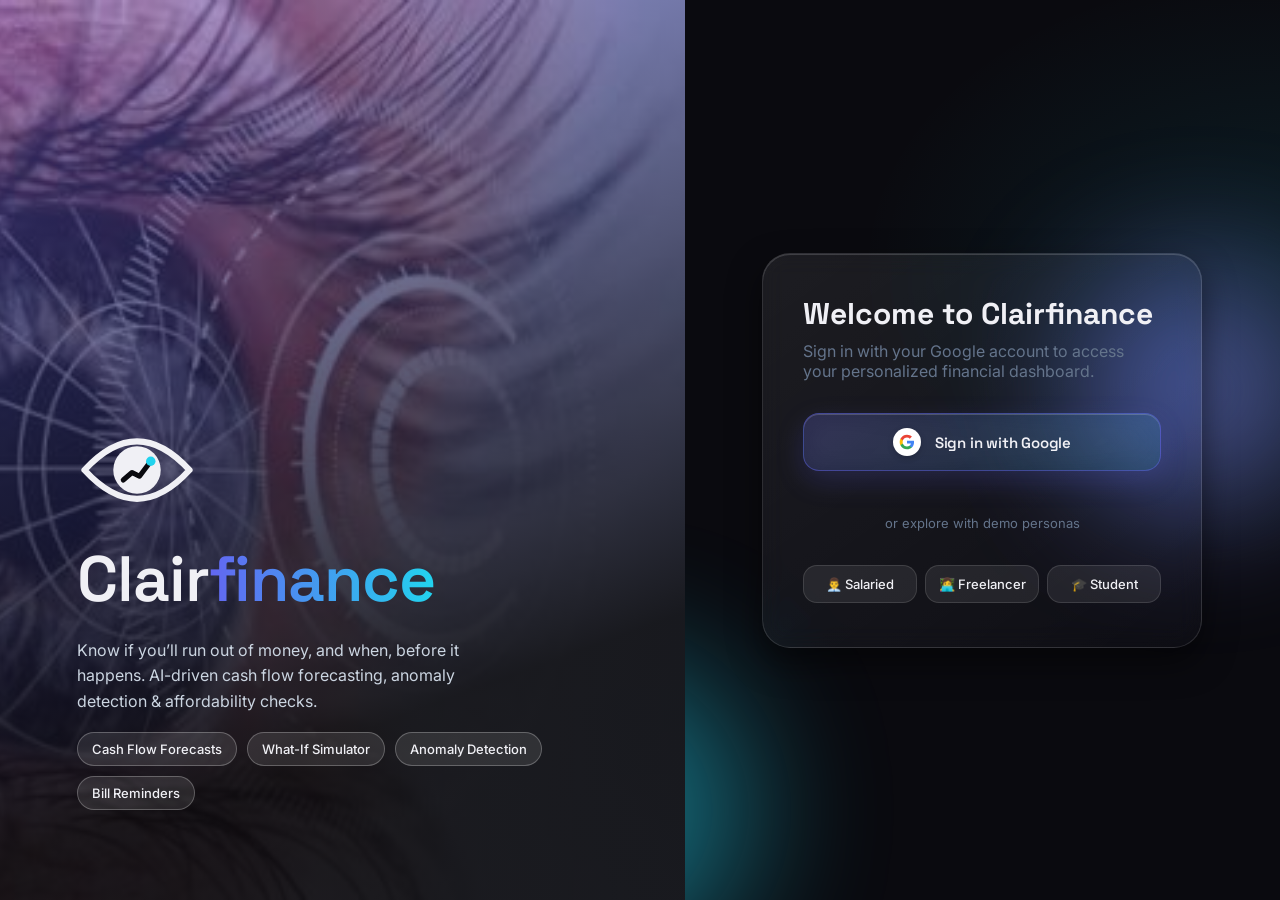
==== commit 8000b241: "feat: Refined Promises Monte Carlo engine, real-time interactivity, full rebranding to Clairfinance," ====
--- a/frontend/index.html
+++ b/frontend/index.html
@@ -2,7 +2,7 @@
 <html lang="en" data-theme="dark">
 <head>
 <meta charset="utf-8"><meta name="viewport" content="width=device-width, initial-scale=1">
-<title>ClaireFinance</title>
+<title>Clairfinance</title>
 <link rel="icon" type="image/svg+xml" href="data:image/svg+xml,<svg xmlns='http://www.w3.org/2000/svg' viewBox='0 0 96 96'><rect width='96' height='96' rx='22' fill='%230a0a0f'/><g transform='translate(9.6 16) scale(.8)'><path d='M6 40Q48-6 90 40Q48 86 6 40Z' fill='none' stroke='%23f0f0f5' stroke-width='6' stroke-linejoin='round'/><circle cx='48' cy='40' r='19' fill='%23f0f0f5'/><polyline points='37,48 44,42 50,45 59,33' fill='none' stroke='%230a0a0f' stroke-width='5' stroke-linecap='round'/><circle cx='59' cy='33' r='4.5' fill='%2322d3ee'/></g></svg>">
 <link rel="stylesheet" href="https://fonts.googleapis.com/css2?family=Inter:wght@400;500;600&family=Space+Grotesk:wght@500;600;700&display=swap">
 <link rel="stylesheet" href="styles.css">
@@ -16,12 +16,12 @@
   <div class="orbs"><i></i><i></i><i></i></div>
   <div class="brandside">
     <svg class="lm"><use href="#logo"/></svg>
-    <div class="wm">Claire<span>Finance</span></div>
+    <div class="wm">Clair<span>finance</span></div>
     <p>Know if you’ll run out of money, and when, before it happens. AI-driven cash flow forecasting, anomaly detection & affordability checks.</p>
     <div class="floaters"><b>Cash Flow Forecasts</b><b>What-If Simulator</b><b>Anomaly Detection</b><b>Bill Reminders</b></div>
   </div>
   <div class="glass formside" id="loginCard">
-    <h2>Welcome to ClaireFinance</h2>
+    <h2>Welcome to Clairfinance</h2>
     <p class="sub">Sign in with your Google account to access your personalized financial dashboard.</p>
     
     <div class="google-auth-box">
@@ -53,9 +53,9 @@
 <section class="upload">
   <div class="orbs"><i></i><i></i><i></i></div>
   <div class="glass upcard">
-    <div class="wm uw"><svg><use href="#logo"/></svg>Claire<span>Finance</span></div>
+    <div class="wm uw"><svg><use href="#logo"/></svg>Clair<span>finance</span></div>
     <h2>Upload bank statement CSV</h2>
-    <p class="sub">Upload transaction exports (HDFC, ICICI, SBI, Axis, or generic CSV). ClaireFinance will parse dates, auto-categorize, and detect spending patterns.</p>
+    <p class="sub">Upload transaction exports (HDFC, ICICI, SBI, Axis, or generic CSV). Clairfinance will parse dates, auto-categorize, and detect spending patterns.</p>
     <label class="drop" id="drop">
       <svg viewBox="0 0 24 24"><path d="M12 16V4M7 9l5-5 5 5M4 20h16"/></svg>
       <b id="dt">Drag and drop your CSV here</b>
@@ -74,7 +74,7 @@
 
 <div class="app">
   <aside class="side glass">
-    <a class="sb-brand" href="#/home"><svg><use href="#logo"/></svg><span class="wm">Claire<span>Finance</span></span></a>
+    <a class="sb-brand" href="#/home"><svg><use href="#logo"/></svg><span class="wm">Clair<span>finance</span></span></a>
     
     <div class="active-persona-widget">
       <div class="ap-header">
--- a/frontend/styles.css
+++ b/frontend/styles.css
@@ -1,9 +1,61 @@
 :root{--bg:#0a0a0f;--fg:#f0f0f5;--card:#12121a;--hover:#1a1a2e;--bd:#1e1e2e;--pri:#6366f1;--glow:#818cf8;--sec:#22d3ee;--ok:#22c55e;--warn:#f59e0b;--bad:#ef4444;--mut:#64748b;--g1:rgba(255,255,255,.08);--g2:rgba(255,255,255,.02);--gb:rgba(255,255,255,.12);--sh:rgba(0,0,0,.5);--r:22px;--e:cubic-bezier(.2,.8,.2,1);--hd:'Space Grotesk',system-ui,sans-serif}
 [data-theme=light]{--bg:#f4f5fb;--fg:#12121a;--card:#fff;--hover:#eef0ff;--bd:#e2e4f0;--g1:rgba(255,255,255,.9);--g2:rgba(255,255,255,.55);--gb:rgba(99,102,241,.2);--sh:rgba(99,102,241,.2)}
 *{box-sizing:border-box;margin:0}
-body{font-family:Inter,system-ui,sans-serif;color:var(--fg);min-height:100vh;background:radial-gradient(800px 500px at 10% -10%,rgba(99,102,241,.18),transparent 60%),radial-gradient(700px 500px at 100% 30%,rgba(34,211,238,.1),transparent 60%),var(--bg);background-attachment:fixed;transition:background-color .5s,color .5s}
+html{
+  -webkit-overflow-scrolling:touch;
+  overscroll-behavior-y:none;
+}
+
+/* Elegant high-performance custom scrollbars */
+::-webkit-scrollbar{
+  width:9px;
+  height:9px;
+}
+::-webkit-scrollbar-track{
+  background:transparent;
+}
+::-webkit-scrollbar-thumb{
+  background:rgba(255,255,255,.16);
+  border-radius:99px;
+  border:2px solid transparent;
+  background-clip:padding-box;
+  transition:background-color .2s ease;
+}
+::-webkit-scrollbar-thumb:hover{
+  background:rgba(99,102,241,.55);
+  border:2px solid transparent;
+  background-clip:padding-box;
+}
+
+body{
+  font-family:Inter,system-ui,sans-serif;
+  color:var(--fg);
+  min-height:100vh;
+  background-color:var(--bg);
+  position:relative;
+  overflow-x:hidden;
+  transition:background-color .4s ease,color .4s ease;
+  -webkit-font-smoothing:antialiased;
+  -moz-osx-font-smoothing:grayscale;
+}
+
+/* Hardware-accelerated fixed ambient background layer - zero repaints on scroll */
+body::before{
+  content:"";
+  position:fixed;
+  inset:0;
+  z-index:-10;
+  pointer-events:none;
+  background:radial-gradient(800px 500px at 10% -10%,rgba(99,102,241,.18),transparent 60%),radial-gradient(700px 500px at 100% 30%,rgba(34,211,238,.1),transparent 60%),var(--bg);
+  transform:translate3d(0,0,0);
+  will-change:transform;
+}
+[data-theme=light] body::before{
+  background:radial-gradient(800px 500px at 10% -10%,rgba(99,102,241,.1),transparent 60%),radial-gradient(700px 500px at 100% 30%,rgba(34,211,238,.08),transparent 60%),var(--bg);
+}
+
 body[data-view=login] .app,body[data-view=upload] .app{display:none}body:not([data-view=login]) .login,body:not([data-view=upload]) .upload{display:none}
-.glass,.card{background:linear-gradient(145deg,var(--g1),var(--g2));backdrop-filter:blur(18px) saturate(140%);-webkit-backdrop-filter:blur(18px) saturate(140%);border:1px solid var(--gb);box-shadow:0 20px 40px var(--sh),inset 0 1px 0 rgba(255,255,255,.18)}
+.glass,.card{background:linear-gradient(145deg,var(--g1),var(--g2));backdrop-filter:blur(12px) saturate(130%);-webkit-backdrop-filter:blur(12px) saturate(130%);border:1px solid var(--gb);box-shadow:0 14px 32px var(--sh),inset 0 1px 0 rgba(255,255,255,.16);contain:paint;transform:translateZ(0)}
 .wm{font-family:var(--hd);font-weight:600;letter-spacing:-1px}.wm span,.grad{background:linear-gradient(90deg,var(--pri),var(--sec));-webkit-background-clip:text;background-clip:text;color:transparent}
 .ll{stroke-dasharray:40;stroke-dashoffset:40;animation:draw 1s .4s var(--e) forwards}
 /* login */
@@ -25,7 +77,7 @@
 .btn.ghost{background:var(--g1);color:var(--fg);border:1px solid var(--gb);box-shadow:none}.or{text-align:center;color:var(--mut);font-size:13px}
 /* app shell */
 .app{display:flex;min-height:100vh}
-.side{position:sticky;top:0;height:100vh;width:250px;flex:none;display:flex;flex-direction:column;gap:20px;padding:22px 16px;border-radius:0 var(--r) var(--r) 0;animation:slide .6s var(--e) backwards}
+.side{position:sticky;top:0;height:100vh;width:250px;flex:none;display:flex;flex-direction:column;gap:20px;padding:22px 16px;border-radius:0 var(--r) var(--r) 0;animation:slide .6s var(--e) backwards;transform:translateZ(0);will-change:transform}
 .sb-brand{display:flex;align-items:center;gap:10px;text-decoration:none;color:var(--fg);padding:0 8px}.sb-brand svg{width:40px;height:34px}.sb-brand .wm{font-size:22px}
 #nav{display:flex;flex-direction:column;gap:6px;flex:1}
 .nav-i{display:flex;align-items:center;gap:12px;padding:12px 14px;border-radius:14px;color:var(--mut);text-decoration:none;font:500 15px Inter;background:0;border:1px solid transparent;cursor:pointer;transition:.3s var(--e);position:relative}
@@ -66,7 +118,7 @@
   .banner-user-card{position:static;margin-bottom:12px}
 }
 .hero{position:relative;height:230px;display:grid;place-items:center;overflow:hidden;border-bottom:1px solid var(--gb);background:linear-gradient(120deg,var(--pri),var(--sec))}
-.hero::before{content:"";position:absolute;inset:0;background:var(--img) center/cover;opacity:.32;animation:kb 18s ease-in-out infinite alternate}
+.hero::before{content:"";position:absolute;inset:0;background:var(--img) center/cover;opacity:.32;animation:kb 18s ease-in-out infinite alternate;transform:translateZ(0);will-change:transform}
 .hero::after{content:"";position:absolute;inset:0;background:linear-gradient(180deg,transparent 40%,var(--bg))}
 .hero h1{position:relative;z-index:1;font-family:var(--hd);font-size:clamp(30px,5vw,56px);letter-spacing:4px;text-shadow:0 4px 30px rgba(0,0,0,.45);animation:rise .9s .1s var(--e) backwards}
 [data-theme=light] .hero::before{opacity:.5}[data-theme=light] .hero h1{color:#fff}
@@ -98,7 +150,7 @@
 select,.in{padding:11px 14px;border-radius:12px;border:1px solid var(--gb);background:var(--card);color:var(--fg);font:inherit;outline:0}select:focus,.in:focus{border-color:var(--pri);box-shadow:0 0 0 4px rgba(99,102,241,.25)}
 .stats{display:grid;grid-template-columns:repeat(3,1fr);gap:16px}.stat{padding:18px 20px;border-radius:18px}.stat small{color:var(--mut)}.stat b{display:block;font:600 26px var(--hd);margin-top:4px}
 .ok{color:var(--ok)}.bad{color:var(--bad)}.warn{color:var(--warn)}
-table{width:100%;border-collapse:collapse}td{padding:13px 8px;border-top:1px solid var(--bd);font-size:15px}td:last-child{text-align:right;font-weight:500}.dot{display:inline-block;width:9px;height:9px;border-radius:50%;margin-right:8px}.cat{color:var(--mut);font-size:13px}tr{animation:fade .4s both}
+table{width:100%;border-collapse:collapse}td{padding:13px 8px;border-top:1px solid var(--bd);font-size:15px}td:last-child{text-align:right;font-weight:500}.dot{display:inline-block;width:9px;height:9px;border-radius:50%;margin-right:8px}.cat{color:var(--mut);font-size:13px}tr{animation:fade .4s both}tbody tr{content-visibility:auto;contain-intrinsic-size:1px 48px}
 .seg{display:flex;gap:6px}.seg button{padding:9px 16px;border-radius:99px;border:1px solid var(--gb);background:var(--g1);color:var(--fg);font:inherit;cursor:pointer;transition:.3s}.seg button.on{background:var(--pri);border-color:var(--pri);color:#fff}
 .chart-container{position:relative;width:100%;overflow:visible}
 .chart{width:100%;height:auto;display:block;overflow:visible}
@@ -246,3 +298,559 @@
 .login-msg.ok{background:rgba(34,197,94,.15);border:1px solid rgba(34,197,94,.3);color:var(--ok)}
 .login-msg.info{background:rgba(99,102,241,.15);border:1px solid rgba(99,102,241,.3);color:var(--sec)}
 
+
+/* =============================================================
+   FINANCE CALENDAR FEATURE (from frontend-dummy + elevated)
+============================================================= */
+.finance-calendar-link { justify-self: end; text-decoration: none; }
+.finance-calendar-panel { display: grid; gap: 20px; }
+.cal-top-bar { display: flex; justify-content: space-between; align-items: center; flex-wrap: wrap; gap: 16px; }
+.finance-calendar-controls { display: flex; flex-wrap: wrap; align-items: flex-end; gap: 12px; }
+.finance-calendar-controls label { display: grid; gap: 6px; color: var(--mut); font-size: 13px; font-weight: 500; }
+.finance-calendar-controls select { min-width: 130px; }
+.cal-nav-buttons { display: flex; gap: 8px; }
+.cal-nav-btn { display: inline-flex; align-items: center; justify-content: center; padding: 10px 14px; border-radius: 12px; border: 1px solid var(--gb); background: var(--g1); color: var(--fg); font: inherit; font-size: 13px; font-weight: 500; cursor: pointer; transition: all .2s var(--e); }
+.cal-nav-btn:hover { background: var(--hover); border-color: var(--sec); color: var(--sec); }
+
+.cal-summary-strip { display: grid; grid-template-columns: repeat(auto-fit, minmax(180px, 1fr)); gap: 12px; }
+.cal-summary-card { padding: 14px 16px; border-radius: 14px; background: var(--g1); border: 1px solid var(--gb); display: flex; flex-direction: column; gap: 4px; }
+.cal-summary-card small { color: var(--mut); font-size: 12px; }
+.cal-summary-card b { font-size: 20px; font-family: var(--hd); }
+
+.finance-calendar-legend { display: flex; flex-wrap: wrap; align-items: center; gap: 10px 18px; color: var(--mut); font-size: 12px; padding: 10px 14px; background: var(--g1); border-radius: 12px; border: 1px solid var(--gb); }
+.finance-calendar-grid { display: grid; grid-template-columns: repeat(7, minmax(0, 1fr)); gap: 8px; }
+.calendar-weekday { padding: 10px 2px; text-align: center; color: var(--mut); font-size: 12px; font-weight: 600; text-transform: uppercase; letter-spacing: 1px; }
+
+.calendar-day { position: relative; display: grid; place-items: center; min-width: 0; aspect-ratio: 1; border: 1px solid var(--gb); border-radius: 14px; background: var(--g1); color: var(--fg); font: inherit; outline: none; }
+button.calendar-day { cursor: pointer; transition: transform .18s var(--e), border-color .18s var(--e), background .18s var(--e), box-shadow .18s var(--e); }
+button.calendar-day:hover { transform: translateY(-3px); border-color: var(--sec); box-shadow: 0 8px 20px rgba(0,0,0,.25); }
+button.calendar-day.selected { border-color: var(--sec); box-shadow: 0 0 0 2px var(--sec), 0 8px 24px rgba(34,211,238,.3); z-index: 2; }
+.calendar-day.empty { visibility: hidden; }
+.calendar-day.upcoming { background: color-mix(in srgb, var(--mut) 10%, var(--card)); color: var(--mut); }
+.calendar-day.today { border-color: var(--sec); box-shadow: inset 0 0 0 1px var(--sec); }
+.calendar-day.today::after { content: "TODAY"; position: absolute; bottom: 6px; font-size: 8px; font-weight: 700; color: var(--sec); letter-spacing: .5px; }
+
+.calendar-date { position: absolute; top: 8px; left: 10px; font-size: 12px; font-weight: 500; }
+.calendar-mood { font-size: clamp(20px, 4vw, 34px); line-height: 1; filter: drop-shadow(0 2px 4px rgba(0,0,0,.25)); }
+.calendar-day.mood-4 { background: rgba(34, 197, 94, .18); border-color: rgba(34, 197, 94, .35); }
+.calendar-day.mood-3 { background: rgba(132, 204, 22, .16); border-color: rgba(132, 204, 22, .3); }
+.calendar-day.mood-2 { background: rgba(148, 163, 184, .16); border-color: rgba(148, 163, 184, .25); }
+.calendar-day.mood-1 { background: rgba(249, 115, 22, .18); border-color: rgba(249, 115, 22, .35); }
+.calendar-day.mood-0 { background: rgba(239, 68, 68, .2); border-color: rgba(239, 68, 68, .4); }
+
+.calendar-dot { position: absolute; top: 8px; right: 8px; width: 9px; height: 9px; border-radius: 50%; box-shadow: 0 0 8px currentColor; }
+.calendar-dot.income { background: #22c55e; color: #22c55e; animation: pulse 2.5s infinite; }
+.calendar-dot.payment { background: #a855f7; color: #a855f7; }
+
+.finance-day-detail { min-height: 72px; padding: 20px; border: 1px solid var(--gb); border-radius: 16px; background: var(--g2); color: var(--mut); line-height: 1.6; }
+.finance-day-detail b { color: var(--fg); font-size: 16px; }
+.finance-day-detail p { margin: 8px 0 0; color: var(--fg); font-size: 14px; }
+.detail-tx-list { margin-top: 12px; display: flex; flex-direction: column; gap: 8px; }
+.detail-tx-item { display: flex; justify-content: space-between; align-items: center; padding: 8px 12px; border-radius: 10px; background: var(--g1); font-size: 13px; }
+
+@media (max-width: 560px) {
+  .finance-calendar-grid { gap: 4px; }
+  .calendar-day { border-radius: 9px; }
+  .calendar-date { top: 4px; left: 6px; font-size: 10px; }
+  .calendar-dot { top: 4px; right: 4px; width: 7px; height: 7px; }
+  .calendar-mood { font-size: 20px; }
+  .calendar-day.today::after { display: none; }
+}
+
+/* =============================================================
+   SCORE BADGE FEATURE (from frontend-dummy + elevated)
+============================================================= */
+.badge-view-btn { display: inline-flex; align-items: center; gap: 8px; text-decoration: none; }
+.hero.badge-banner { height: 250px; }
+.hero.badge-banner::before { opacity: .7; }
+.hero.badge-banner::after { background: linear-gradient(180deg, transparent 35%, var(--bg)); }
+.badge-page { display: grid; gap: 20px; }
+.badge-page > h2 { margin: 0; font: 600 24px var(--hd); }
+
+.badge-wrapper { perspective: 1000px; width: 100%; display: flex; justify-content: center; }
+.finance-badge {
+  --accent: #e52335;
+  --mid: #174079;
+  --dark: #090c19;
+  position: relative;
+  isolation: isolate;
+  overflow: hidden;
+  width: 100%;
+  max-width: 820px;
+  aspect-ratio: 1.6 / 1;
+  min-height: 290px;
+  max-height: 500px;
+  border: 2px solid var(--accent);
+  border-radius: 24px;
+  background: var(--dark);
+  color: #fff;
+  font-family: var(--badge-font, Inter, sans-serif);
+  box-shadow: 0 24px 60px rgba(0, 0, 0, .55), 0 0 30px color-mix(in srgb, var(--accent) 30%, transparent);
+  transition: transform .3s var(--e), box-shadow .3s var(--e), border-color .3s var(--e);
+}
+.finance-badge:hover {
+  transform: translateY(-4px) scale(1.008);
+  box-shadow: 0 30px 75px rgba(0, 0, 0, .65), 0 0 45px color-mix(in srgb, var(--accent) 45%, transparent);
+}
+
+.badge-art, .badge-overlay { position: absolute; inset: 0; z-index: -1; }
+.badge-art { background: var(--badge-image) right center / auto 100% no-repeat; transition: background .4s var(--e); }
+.badge-overlay { background: linear-gradient(90deg, color-mix(in srgb, var(--dark) 96%, transparent) 0%, color-mix(in srgb, var(--dark) 82%, transparent) 55%, transparent 100%); }
+
+.badge-copy { position: absolute; inset: 0; display: flex; flex-direction: column; align-items: flex-start; padding: clamp(22px, 4vw, 44px); }
+.badge-brand { display: flex; align-items: center; gap: 8px; font: 700 15px Inter, sans-serif; letter-spacing: 2px; }
+.badge-brand svg { width: 22px; height: 18px; fill: currentColor; }
+.badge-kicker { margin-top: auto; color: var(--accent); font: 600 11px Inter, sans-serif; letter-spacing: 2.5px; text-transform: uppercase; }
+.badge-copy > strong { font-size: clamp(72px, 10vw, 130px); line-height: .92; letter-spacing: -.07em; font-weight: 700; margin: 2px 0; }
+.badge-copy > strong small { font: 500 24px Inter, sans-serif; letter-spacing: 0; color: #fffb; margin-left: 8px; }
+.badge-copy h3 { font-size: clamp(18px, 2.4vw, 28px); margin: 6px 0; font-weight: 600; text-shadow: 0 2px 10px rgba(0,0,0,.4); }
+.badge-copy hr { width: 100%; border: 0; border-top: 1px solid var(--accent); margin: 12px 0; opacity: .8; }
+.badge-meta-row { display: flex; justify-content: space-between; align-items: center; width: 100%; font-size: 15px; }
+.badge-meta-row > b { font-size: 16px; }
+.badge-meta-row > span { font-size: 12px; color: #fff9; letter-spacing: .5px; }
+.badge-copy p { margin: auto 0 0; color: #fffc; font: 12px Inter, sans-serif; line-height: 1.4; }
+
+/* Cute theme specific adjustments */
+.finance-badge[data-theme="cute"] { color: #63384a; }
+.finance-badge[data-theme="cute"] .badge-overlay { background: linear-gradient(90deg, #fff5f7f5 0%, #fff5f7cc 55%, #f5c8d244 100%); }
+.finance-badge[data-theme="cute"] .badge-copy > strong { color: #713e52; }
+.finance-badge[data-theme="cute"] .badge-copy > strong small { color: #81576a; }
+.finance-badge[data-theme="cute"] .badge-copy p { color: #81576a; }
+.finance-badge[data-theme="cute"] .badge-meta-row > span { color: #81576ab0; }
+
+.badge-actions { display: grid; grid-template-columns: repeat(auto-fit, minmax(200px, 1fr)); gap: 12px; }
+.badge-actions button, .badge-actions a { min-height: 46px; display: inline-flex; align-items: center; justify-content: center; gap: 10px; font-weight: 600; font-size: 14px; border-radius: 14px; text-decoration: none; cursor: pointer; transition: all .25s var(--e); }
+
+.linkedin-action { background: #0a66c2 !important; color: #fff !important; border: 1px solid #004182 !important; box-shadow: 0 4px 16px rgba(10, 102, 194, .35); }
+.linkedin-action:hover { background: #004182 !important; transform: translateY(-2px); box-shadow: 0 8px 24px rgba(10, 102, 194, .5); }
+
+.instagram-action { background: linear-gradient(45deg, #f09433 0%, #e6683c 25%, #dc2743 50%, #cc2366 75%, #bc1888 100%) !important; color: #fff !important; border: 0 !important; box-shadow: 0 4px 18px rgba(220, 39, 67, .35); }
+.instagram-action:hover { transform: translateY(-2px); box-shadow: 0 8px 26px rgba(220, 39, 67, .55); filter: brightness(1.1); }
+
+.badge-themes { display: grid; grid-template-columns: repeat(auto-fill, minmax(140px, 1fr)); gap: 14px; margin-top: 12px; }
+.badge-themes[hidden] { display: none; }
+.badge-themes button { padding: 0; overflow: hidden; border: 2px solid var(--gb); border-radius: 16px; background: var(--g1); color: var(--fg); cursor: pointer; transition: all .25s var(--e); position: relative; }
+.badge-themes button:hover { transform: translateY(-3px); border-color: var(--sec); box-shadow: 0 10px 24px rgba(0,0,0,.3); }
+.badge-themes button.selected { outline: 3px solid var(--sec); border-color: var(--sec); box-shadow: 0 0 20px rgba(34,211,238,.4); }
+.badge-themes img { display: block; width: 100%; height: 90px; object-fit: cover; }
+.badge-themes .theme-label { display: flex; align-items: center; justify-content: space-between; padding: 10px 12px; font-size: 13px; font-weight: 600; }
+.theme-dot { width: 12px; height: 12px; border-radius: 50%; display: inline-block; }
+
+.badge-share-toast { min-height: 48px; padding: 14px 18px; border-radius: 12px; background: var(--g2); border: 1px solid var(--gb); display: flex; align-items: center; gap: 12px; font-size: 13px; line-height: 1.5; color: var(--fg); animation: fade .3s both; }
+
+@media (max-width: 680px) {
+  .finance-badge { min-height: 250px; aspect-ratio: 1.25 / 1; }
+  .badge-copy { padding: 20px; }
+  .badge-themes { grid-template-columns: repeat(2, minmax(0, 1fr)); }
+  .badge-actions { grid-template-columns: 1fr; }
+}
+
+/* -------------------------------------------------------------
+   REFINED PROMISES STYLES & MONTE CARLO VISUALIZATIONS
+   (Theme-aware, high-contrast, strictly avoids harsh black)
+------------------------------------------------------------- */
+.promise-feature-banner {
+  position: relative;
+  border-radius: 24px;
+  overflow: hidden;
+  border: 1px solid color-mix(in srgb, var(--pri) 38%, var(--gb));
+  background: linear-gradient(135deg, color-mix(in srgb, var(--pri) 16%, var(--card)) 0%, color-mix(in srgb, var(--sec) 10%, var(--card)) 100%);
+  box-shadow: 0 14px 34px var(--sh);
+  margin-bottom: 22px;
+  transition: transform .3s var(--e), box-shadow .3s var(--e), border-color .3s var(--e);
+  cursor: pointer;
+  text-decoration: none;
+  display: block;
+}
+.promise-feature-banner:hover {
+  transform: translateY(-3px);
+  border-color: var(--sec);
+  box-shadow: 0 20px 48px var(--sh), 0 0 28px color-mix(in srgb, var(--sec) 25%, transparent);
+}
+.pfb-backdrop {
+  position: absolute;
+  inset: 0;
+  background: url(assets/promise-pinky.jpg) right center / cover no-repeat;
+  opacity: .22;
+  transition: opacity .35s var(--e), transform .4s var(--e);
+  z-index: 0;
+}
+.promise-feature-banner:hover .pfb-backdrop {
+  opacity: .32;
+  transform: scale(1.02);
+}
+.pfb-overlay {
+  position: absolute;
+  inset: 0;
+  background: linear-gradient(90deg, color-mix(in srgb, var(--card) 96%, transparent) 0%, color-mix(in srgb, var(--card) 85%, transparent) 55%, color-mix(in srgb, var(--card) 35%, transparent) 100%);
+  z-index: 1;
+}
+.pfb-content {
+  position: relative;
+  z-index: 2;
+  padding: clamp(24px, 3.5vw, 36px);
+  display: flex;
+  justify-content: space-between;
+  align-items: center;
+  gap: 20px;
+}
+.pfb-text { max-width: 650px; }
+.pfb-tag {
+  display: inline-flex;
+  align-items: center;
+  gap: 6px;
+  padding: 4px 12px;
+  border-radius: 99px;
+  background: color-mix(in srgb, var(--pri) 20%, var(--card));
+  border: 1px solid color-mix(in srgb, var(--pri) 40%, var(--gb));
+  color: var(--sec);
+  font: 700 11px Inter;
+  letter-spacing: 1.5px;
+  text-transform: uppercase;
+  margin-bottom: 10px;
+}
+.pfb-content h2 {
+  font-family: var(--hd);
+  font-size: clamp(22px, 3vw, 30px);
+  line-height: 1.25;
+  margin-bottom: 8px;
+  color: var(--fg);
+}
+.pfb-content p {
+  color: var(--mut);
+  font-size: 14.5px;
+  line-height: 1.6;
+}
+.pfb-cta {
+  flex-shrink: 0;
+  display: inline-flex;
+  align-items: center;
+  gap: 10px;
+  padding: 13px 24px;
+  border-radius: 14px;
+  background: linear-gradient(90deg, var(--pri), var(--glow));
+  color: #ffffff !important;
+  font: 600 14px Inter;
+  border: 0;
+  box-shadow: 0 8px 22px color-mix(in srgb, var(--pri) 40%, transparent);
+  transition: transform .25s var(--e), box-shadow .25s var(--e);
+}
+.promise-feature-banner:hover .pfb-cta {
+  transform: translateX(4px);
+  box-shadow: 0 12px 28px color-mix(in srgb, var(--pri) 55%, transparent);
+}
+
+/* Promises Page Layout */
+.promises-hero-card {
+  position: relative;
+  overflow: hidden;
+  border-radius: 24px;
+  padding: clamp(24px, 4vw, 40px);
+  background: linear-gradient(135deg, color-mix(in srgb, var(--pri) 14%, var(--card)), color-mix(in srgb, var(--sec) 8%, var(--card)));
+  border: 1px solid var(--gb);
+  box-shadow: 0 14px 34px var(--sh);
+  margin-bottom: 24px;
+}
+.promises-hero-bg {
+  position: absolute;
+  top: 0;
+  right: 0;
+  width: 50%;
+  height: 100%;
+  background: url(assets/promise-hands.jpg) center/cover no-repeat;
+  opacity: .18;
+  mask-image: linear-gradient(to left, rgba(0,0,0,0.8) 0%, transparent 100%);
+  -webkit-mask-image: linear-gradient(to left, rgba(0,0,0,0.8) 0%, transparent 100%);
+  pointer-events: none;
+}
+.promises-ctrl-grid {
+  display: grid;
+  grid-template-columns: repeat(auto-fit, minmax(210px, 1fr));
+  gap: 16px;
+  margin-top: 20px;
+}
+.ctrl-tile {
+  background: var(--card);
+  border: 1px solid var(--bd);
+  box-shadow: 0 4px 16px var(--sh);
+  border-radius: 16px;
+  padding: 14px 18px;
+}
+.ctrl-tile label {
+  display: block;
+  font-size: 11px;
+  font-weight: 700;
+  text-transform: uppercase;
+  letter-spacing: 1px;
+  color: var(--mut);
+  margin-bottom: 8px;
+}
+.ctrl-tile input[type="number"], .ctrl-tile input[type="text"] {
+  width: 100%;
+  padding: 9px 12px;
+  border-radius: 10px;
+  border: 1px solid var(--bd);
+  background: var(--bg);
+  color: var(--fg);
+  font: 600 15px Inter;
+  outline: 0;
+  transition: border-color .2s, box-shadow .2s;
+}
+.ctrl-tile input[type="number"]:focus, .ctrl-tile input[type="text"]:focus {
+  border-color: var(--pri);
+  box-shadow: 0 0 0 3px color-mix(in srgb, var(--pri) 25%, transparent);
+}
+.ctrl-tile input[type="range"] {
+  width: 100%;
+  accent-color: var(--sec);
+  cursor: pointer;
+}
+
+/* Promise Statement Banner */
+.promise-guarantee-box {
+  background: linear-gradient(135deg, color-mix(in srgb, var(--pri) 14%, var(--card)), color-mix(in srgb, var(--sec) 10%, var(--card)));
+  border: 1px solid color-mix(in srgb, var(--pri) 40%, var(--gb));
+  border-radius: 20px;
+  padding: 24px 28px;
+  margin-bottom: 24px;
+  position: relative;
+  box-shadow: 0 10px 28px var(--sh);
+}
+.pgb-tag {
+  display: inline-flex;
+  align-items: center;
+  gap: 6px;
+  color: var(--sec);
+  font-size: 12px;
+  font-weight: 700;
+  letter-spacing: 1.5px;
+  text-transform: uppercase;
+  margin-bottom: 8px;
+}
+.pgb-headline {
+  font-size: clamp(20px, 2.6vw, 28px);
+  font-family: var(--hd);
+  font-weight: 700;
+  line-height: 1.35;
+  color: var(--fg);
+}
+.pgb-headline mark {
+  background: transparent;
+  color: var(--sec);
+  text-decoration: underline;
+  text-decoration-color: color-mix(in srgb, var(--sec) 50%, transparent);
+  text-underline-offset: 4px;
+  font-weight: 800;
+}
+.pgb-stats {
+  display: flex;
+  gap: 12px;
+  flex-wrap: wrap;
+  margin-top: 14px;
+  font-size: 13px;
+}
+.pgb-stats span {
+  display: inline-flex;
+  align-items: center;
+  gap: 6px;
+  padding: 6px 12px;
+  background: var(--card);
+  border: 1px solid var(--bd);
+  border-radius: 10px;
+  color: var(--fg);
+  font-size: 13px;
+  box-shadow: 0 2px 8px var(--sh);
+}
+.pgb-stats span b {
+  color: var(--sec);
+}
+
+/* Interactive Fan Chart */
+.fan-chart-wrapper {
+  background: var(--card);
+  border: 1px solid var(--bd);
+  border-radius: 18px;
+  padding: 20px;
+  margin-top: 18px;
+  box-shadow: 0 4px 16px var(--sh);
+}
+.fan-chart-header {
+  display: flex;
+  justify-content: space-between;
+  align-items: center;
+  flex-wrap: wrap;
+  gap: 10px;
+  margin-bottom: 12px;
+}
+.fan-chart-legend {
+  display: flex;
+  gap: 14px;
+  flex-wrap: wrap;
+  font-size: 12px;
+  color: var(--mut);
+}
+.fan-chart-legend span {
+  display: inline-flex;
+  align-items: center;
+  gap: 6px;
+  font-weight: 500;
+}
+.fcl-dot {
+  width: 10px;
+  height: 10px;
+  border-radius: 3px;
+}
+
+/* Promise 2: Bill Simulator & Urgency */
+.bill-sim-grid {
+  display: grid;
+  grid-template-columns: 1fr 1fr;
+  gap: 24px;
+}
+@media (max-width: 900px) {
+  .bill-sim-grid { grid-template-columns: 1fr; }
+}
+.risk-meter-container {
+  display: flex;
+  align-items: center;
+  justify-content: space-around;
+  background: var(--card);
+  border: 1px solid var(--bd);
+  box-shadow: 0 4px 16px var(--sh);
+  border-radius: 18px;
+  padding: 20px;
+  margin-bottom: 18px;
+}
+.risk-node {
+  text-align: center;
+}
+.risk-node small {
+  display: block;
+  font-size: 11px;
+  text-transform: uppercase;
+  color: var(--mut);
+  font-weight: 600;
+  letter-spacing: 1px;
+  margin-bottom: 4px;
+}
+.risk-node b {
+  font-size: clamp(24px, 3.2vw, 36px);
+  font-family: var(--hd);
+}
+.risk-arrow {
+  display: flex;
+  flex-direction: column;
+  align-items: center;
+  gap: 4px;
+  color: var(--bad);
+  font-size: 12px;
+  font-weight: 700;
+}
+.risk-arrow svg {
+  width: 24px;
+  height: 24px;
+  fill: none;
+  stroke: currentColor;
+  stroke-width: 2.5;
+}
+
+/* Urgency Alert Badge */
+.urgency-badge {
+  display: flex;
+  align-items: center;
+  gap: 14px;
+  padding: 16px 20px;
+  border-radius: 16px;
+  background: color-mix(in srgb, var(--bad) 10%, var(--card));
+  border: 1px solid color-mix(in srgb, var(--bad) 35%, var(--gb));
+  color: var(--fg);
+  margin-bottom: 18px;
+  box-shadow: 0 4px 16px var(--sh);
+}
+.urgency-badge b {
+  color: var(--bad);
+}
+.urgency-badge p {
+  color: var(--fg);
+}
+.urgency-icon {
+  font-size: 26px;
+  flex-shrink: 0;
+}
+
+/* Action Plan Roadmap */
+.action-plan-list {
+  display: flex;
+  flex-direction: column;
+  gap: 10px;
+  margin-top: 14px;
+}
+.action-item {
+  display: flex;
+  align-items: center;
+  justify-content: space-between;
+  padding: 13px 16px;
+  border-radius: 12px;
+  background: var(--bg);
+  border: 1px solid var(--bd);
+  font-size: 13.5px;
+  color: var(--fg);
+  transition: background .2s ease, border-color .2s ease;
+}
+.action-item:hover {
+  background: var(--hover);
+  border-color: var(--pri);
+}
+.action-badge {
+  display: inline-flex;
+  align-items: center;
+  gap: 6px;
+  padding: 4px 10px;
+  border-radius: 6px;
+  font-size: 11px;
+  font-weight: 700;
+  text-transform: uppercase;
+}
+
+/* Upside Note */
+.upside-note-banner {
+  background: color-mix(in srgb, var(--ok) 10%, var(--card));
+  border: 1px solid color-mix(in srgb, var(--ok) 35%, var(--gb));
+  border-radius: 16px;
+  padding: 16px 20px;
+  display: flex;
+  align-items: flex-start;
+  gap: 14px;
+  margin-top: 18px;
+  font-size: 13.5px;
+  color: var(--fg);
+  line-height: 1.55;
+  box-shadow: 0 4px 16px var(--sh);
+}
+.upside-note-banner b {
+  color: var(--ok);
+}
+
+/* Backtest Calibration Card */
+.backtest-grid {
+  display: grid;
+  grid-template-columns: 1fr 1.2fr;
+  gap: 24px;
+  margin-top: 16px;
+}
+@media (max-width: 900px) {
+  .backtest-grid { grid-template-columns: 1fr; }
+}
+.bt-badge-verified {
+  display: inline-flex;
+  align-items: center;
+  gap: 8px;
+  padding: 6px 14px;
+  border-radius: 99px;
+  background: color-mix(in srgb, var(--ok) 15%, var(--card));
+  border: 1px solid color-mix(in srgb, var(--ok) 45%, var(--gb));
+  color: var(--ok);
+  font: 700 12px Inter;
+  letter-spacing: 1px;
+  text-transform: uppercase;
+}
